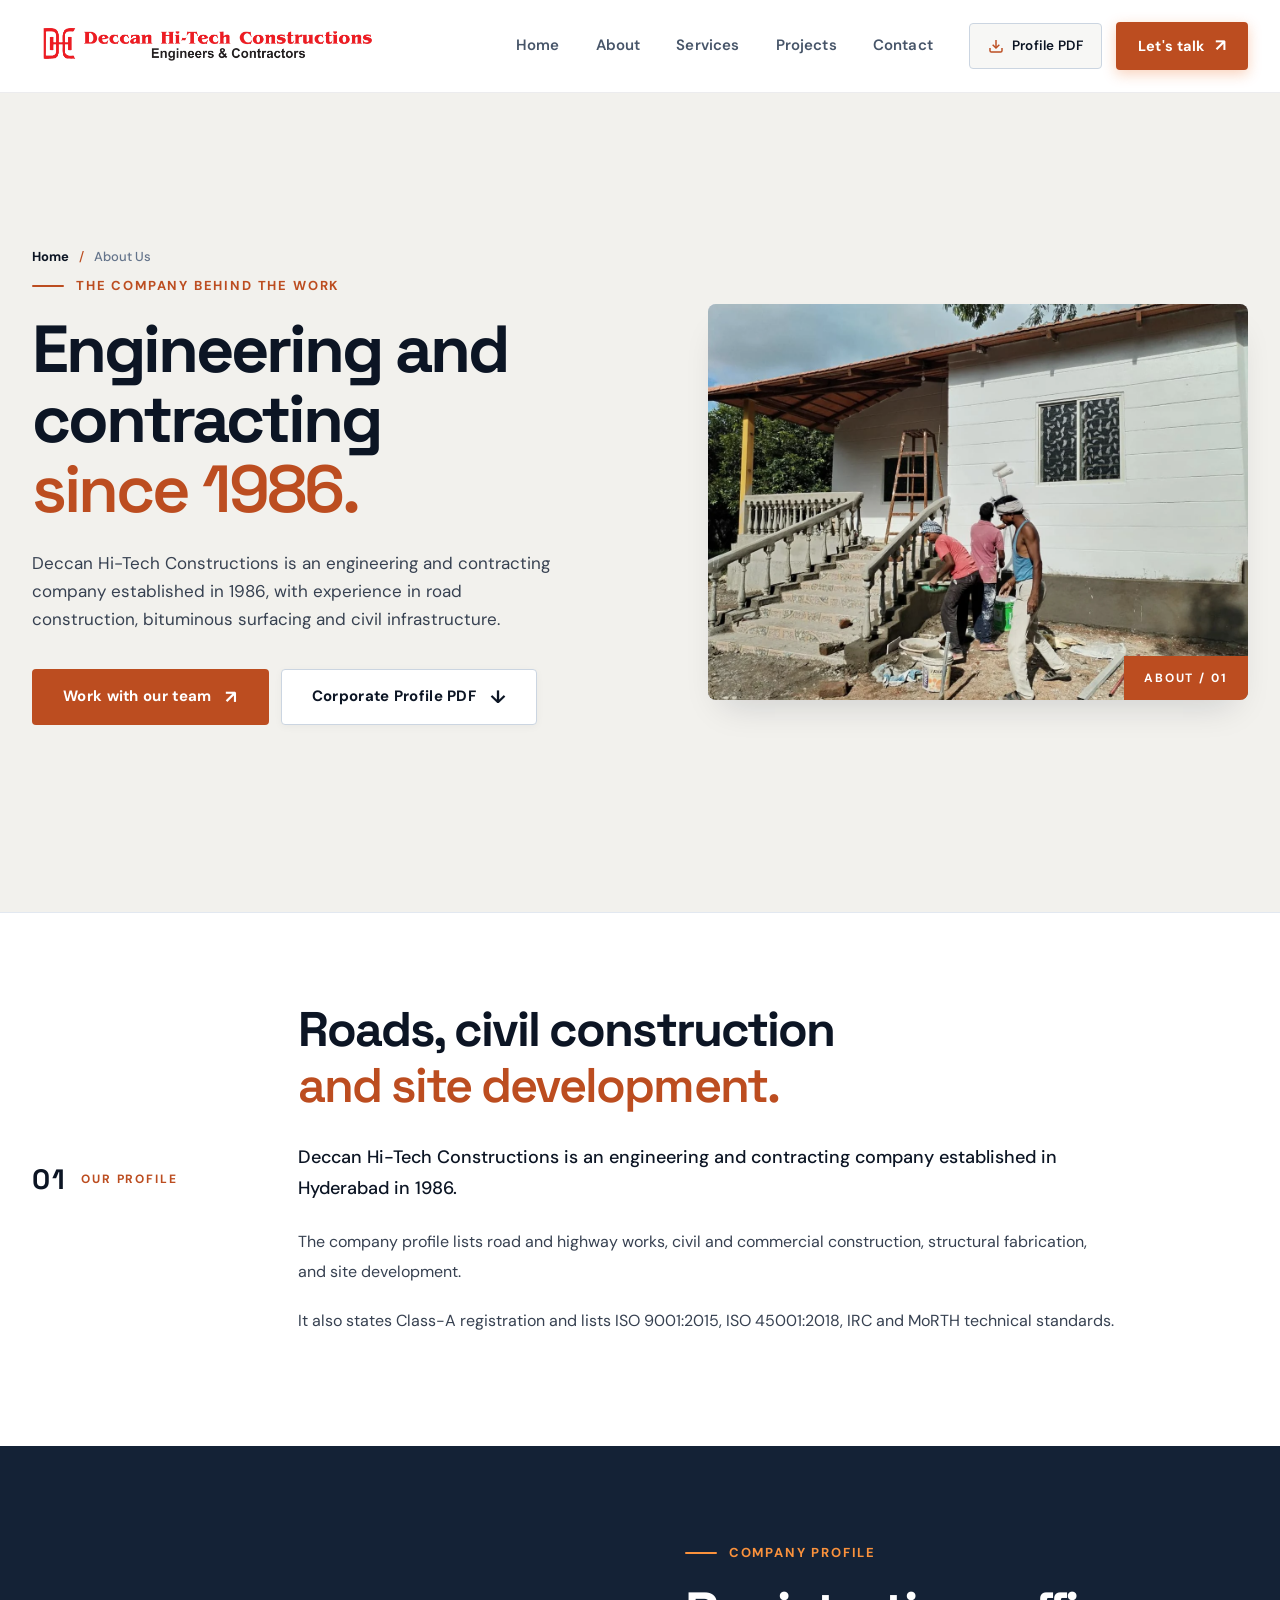
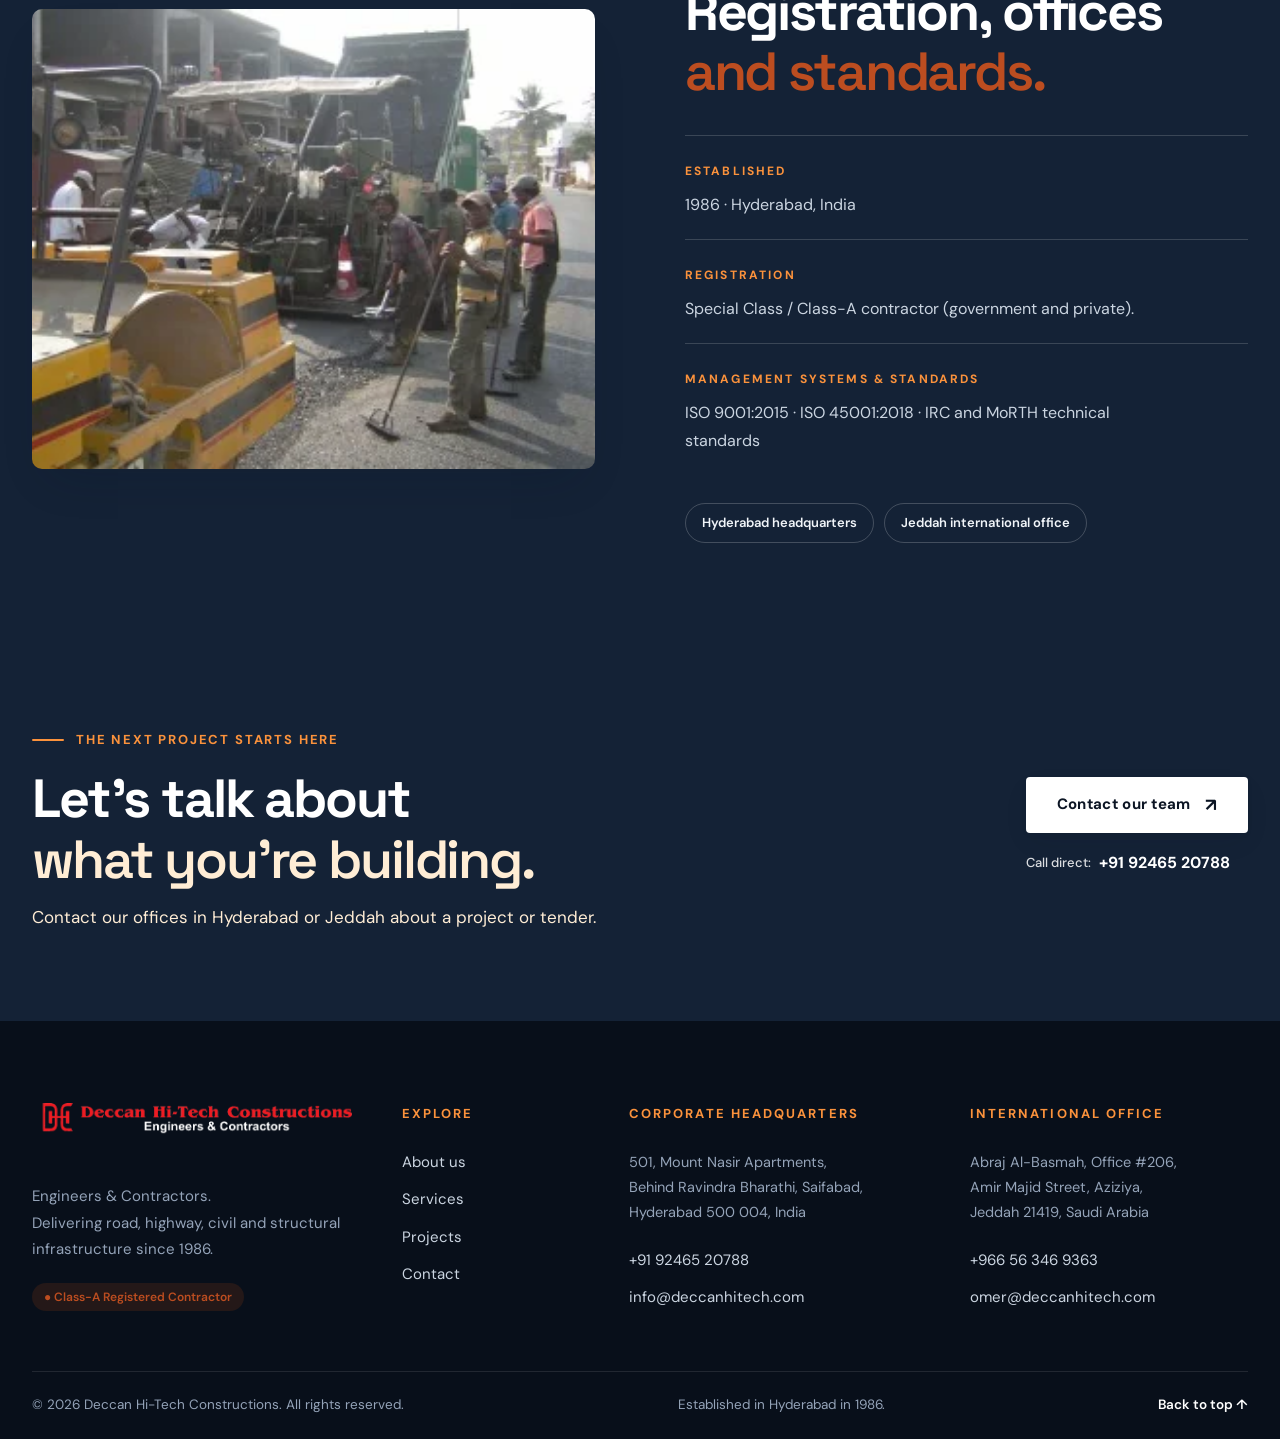
==== about.html @ 13de183f "Initial commit: Deccan Hi-Tech Constructions website with modern architecture, PDF corporate brandin" ====
<!doctype html>
<html lang="en">
<head>
  <meta charset="utf-8">
  <meta name="viewport" content="width=device-width, initial-scale=1">
  <meta name="theme-color" content="#0c1524">
  <meta name="description" content="Learn about Deccan Hi-Tech Constructions, engineers and contractors working in roads, highways, civil and structural construction since 1986.">
  <title>About Us | Deccan Hi-Tech Constructions</title>
  <link rel="preconnect" href="https://fonts.googleapis.com">
  <link rel="preconnect" href="https://fonts.gstatic.com" crossorigin>
  <link href="https://fonts.googleapis.com/css2?family=DM+Sans:ital,wght@0,400;0,500;0,600;0,700;1,400&family=Space+Grotesk:wght@500;600;700&display=swap" rel="stylesheet">
  <link rel="stylesheet" href="assets/css/style.css">
  <script defer src="assets/js/site.js"></script>
</head>
<body id="top">
  <!-- Primary Header (Clean & Modern - No dark topline) -->
  <header class="site-header">
    <div class="wrap nav-wrap">
      <a class="brand" href="index.html" aria-label="Deccan Hi-Tech Constructions home">
        <img class="brand-logo-img" src="assets/images/dht-brand-horizontal@2x.png" alt="Deccan Hi-Tech Constructions - Engineers & Contractors">
      </a>
      <button class="menu-toggle" aria-expanded="false" aria-controls="primary-nav" aria-label="Open menu">
        <span></span>
        <span></span>
      </button>
      <nav class="primary-nav" id="primary-nav">
        <a href="index.html">Home</a>
        <a href="about.html" class="is-current" aria-current="page">About</a>
        <a href="services.html">Services</a>
        <a href="projects.html">Projects</a>
        <a href="contact.html">Contact</a>
        <div class="nav-cta-group">
          <a class="nav-pdf-btn" href="assets/docs/Deccan-HiTech-Corporate-Profile.pdf" download title="Download Corporate Prequalification Profile">
            <svg viewBox="0 0 24 24" width="16" height="16" fill="none" stroke="currentColor" stroke-width="2.2"><path d="M21 15v4a2 2 0 0 1-2 2H5a2 2 0 0 1-2-2v-4"/><polyline points="7 10 12 15 17 10"/><line x1="12" y1="15" x2="12" y2="3"/></svg>
            <span>Profile PDF</span>
          </a>
          <a class="nav-cta" href="contact.html">Let's talk <span>↗</span></a>
        </div>
      </nav>
    </div>
  </header>

  <main>
    <!-- Page Hero -->
    <section class="page-hero">
      <div class="wrap page-hero-grid">
        <div class="reveal">
          <div class="breadcrumb">
            <a href="index.html">Home</a>
            <span>/</span>
            <span>About Us</span>
          </div>
          <p class="eyebrow"><span class="eyebrow-line"></span> The company behind the work</p>
          <h1>Engineering and contracting<br><em>since 1986.</em></h1>
          <p class="page-lede">Deccan Hi-Tech Constructions is an engineering and contracting company established in 1986, with experience in road construction, bituminous surfacing and civil infrastructure.</p>
          <div class="hero-actions">
            <a class="button button-primary" href="contact.html">Work with our team <span>↗</span></a>
            <a class="button button-ghost" href="assets/docs/Deccan-HiTech-Corporate-Profile.pdf" download>Corporate Profile PDF <span>↓</span></a>
          </div>
        </div>
        <div class="page-hero-image reveal">
          <img src="assets/images/construction-house.webp" alt="Workers carrying out building finishing work">
          <span class="image-index">ABOUT / 01</span>
        </div>
      </div>
    </section>

    <!-- Profile Intro Section -->
    <section class="section about-intro">
      <div class="wrap about-intro-grid">
        <div class="about-side-label reveal">
          <span>01</span>
          <span>OUR PROFILE</span>
        </div>
        <div class="about-main-copy reveal">
          <h2>Roads, civil construction<br><em>and site development.</em></h2>
          <p class="big-copy">Deccan Hi-Tech Constructions is an engineering and contracting company established in Hyderabad in 1986.</p>
          <p>The company profile lists road and highway works, civil and commercial construction, structural fabrication, and site development.</p>
          <p>It also states Class-A registration and lists ISO 9001:2015, ISO 45001:2018, IRC and MoRTH technical standards.</p>
        </div>
      </div>
    </section>

    <!-- Company profile facts -->
    <section class="section vision-section">
      <div class="wrap vision-grid">
        <div class="vision-image reveal">
          <img src="assets/images/road-work-team.webp" alt="Road surfacing crew working at a construction site">
        </div>
        <div class="vision-copy reveal">
          <p class="eyebrow eyebrow-light"><span class="eyebrow-line"></span> Company profile</p>
          <h2>Registration, offices<br><em>and standards.</em></h2>
          <div class="vision-statement">
            <small>ESTABLISHED</small>
            <p>1986 · Hyderabad, India</p>
          </div>
          <div class="vision-statement">
            <small>REGISTRATION</small>
            <p>Special Class / Class-A contractor (government and private).</p>
          </div>
          <div class="vision-statement">
            <small>MANAGEMENT SYSTEMS &amp; STANDARDS</small>
            <p>ISO 9001:2015 · ISO 45001:2018 · IRC and MoRTH technical standards</p>
          </div>
          <div class="value-tags">
            <span>Hyderabad headquarters</span>
            <span>Jeddah international office</span>
          </div>
        </div>
      </div>
    </section>

    <!-- CTA Section -->
    <section class="cta-section">
      <div class="wrap cta-inner">
        <div>
          <p class="eyebrow eyebrow-light"><span class="eyebrow-line"></span> The next project starts here</p>
          <h2>Let's talk about<br><em>what you're building.</em></h2>
          <p class="cta-sub">Contact our offices in Hyderabad or Jeddah about a project or tender.</p>
        </div>
        <div class="cta-actions">
          <a class="button button-light" href="contact.html">Contact our team <span>↗</span></a>
          <a class="cta-phone-link" href="tel:+919246520788"><span>Call direct:</span> +91 92465 20788</a>
        </div>
        <div class="cta-grid-mark"></div>
      </div>
    </section>
  </main>

  <!-- Site Footer -->
  <footer class="site-footer">
    <div class="wrap footer-main">
      <div class="footer-brand">
        <a class="brand" href="index.html">
          <img class="footer-logo-img" src="assets/images/dht-brand-horizontal-dark.png" alt="Deccan Hi-Tech Constructions">
        </a>
        <p>Engineers &amp; Contractors.<br>Delivering road, highway, civil and structural infrastructure since 1986.</p>
        <div class="footer-badge">
          <span>● Class-A Registered Contractor</span>
        </div>
      </div>
      <div class="footer-col">
        <h3>Explore</h3>
        <a href="about.html">About us</a>
        <a href="services.html">Services</a>
        <a href="projects.html">Projects</a>
        <a href="contact.html">Contact</a>
      </div>
      <div class="footer-col footer-contact">
        <h3>Corporate Headquarters</h3>
        <p>501, Mount Nasir Apartments,<br>Behind Ravindra Bharathi, Saifabad,<br>Hyderabad 500 004, India</p>
        <a href="tel:+919246520788">+91 92465 20788</a>
        <a href="mailto:info@deccanhitech.com">info@deccanhitech.com</a>
      </div>
      <div class="footer-col footer-contact">
        <h3>International Office</h3>
        <p>Abraj Al-Basmah, Office #206,<br>Amir Majid Street, Aziziya,<br>Jeddah 21419, Saudi Arabia</p>
        <a href="tel:+966563469363">+966 56 346 9363</a>
        <a href="mailto:omer@deccanhitech.com">omer@deccanhitech.com</a>
      </div>
    </div>
    <div class="wrap footer-bottom">
      <span>© <span data-year>2026</span> Deccan Hi-Tech Constructions. All rights reserved.</span>
      <span>Established in Hyderabad in 1986.</span>
      <a href="#top" class="back-top">Back to top ↑</a>
    </div>
  </footer>
</body>
</html>
---- assets/css/style.css ----
/* ==========================================================================
   DECCAN HI-TECH CONSTRUCTIONS - MODERN ARCHITECTURAL STYLESHEET
   Engineers & Contractors · Established 1986
   ========================================================================== */

:root {
  /* Core Industrial Palette */
  --ink: #0c1524;            /* Dominant deep industrial navy */
  --ink-2: #142236;          /* Secondary dark navy */
  --ink-3: #1c2d45;          /* Elevated navy card background */
  --slate: #374151;          /* High-contrast readable body slate */
  --slate-light: #4b5563;    /* Secondary paragraph text */
  --muted: #64748b;          /* Crisp metadata / caption color */
  --muted-light: #94a3b8;    /* Muted text on dark surfaces */
  --paper: #f8fafc;          /* Modern clean backdrop (light architectural gray) */
  --paper-warm: #f4f3ef;     /* Subtle warm backdrop for alternating sections */
  --white: #ffffff;          /* Pure crisp white for cards */
  --line: #e2e8f0;          /* Clean architectural border line */
  --line-strong: #cbd5e1;   /* Defined structural borders */
  --line-dark: rgba(255, 255, 255, 0.12); /* Dividers on dark backgrounds */
  
  /* Brand Energy Accents */
  --orange: #e8590c;         /* Dynamic engineering safety terracotta */
  --orange-hover: #d9480f;   /* Deeper orange on hover */
  --orange-light: #fff3ed;   /* Light orange tint for tags/badges */
  --orange-border: #fed7aa;  /* Subtle orange border */
  --orange-glow: rgba(232, 89, 12, 0.28);
  --blue: #2563eb;           /* Technical accent blue */
  --green: #10b981;          /* Live status indicator */

  /* Typography */
  --display: 'Space Grotesk', -apple-system, BlinkMacSystemFont, 'Segoe UI', Roboto, sans-serif;
  --body: 'DM Sans', -apple-system, BlinkMacSystemFont, 'Segoe UI', Roboto, sans-serif;
  --serif: Georgia, 'Times New Roman', serif;

  /* Layout Sizing - Generous, expansive full-screen container */
  --max: 1680px;
  --radius-sm: 6px;
  --radius-md: 10px;
  --radius-lg: 16px;
  --radius-xl: 24px;
  --radius-full: 9999px;

  /* Shadows */
  --shadow-sm: 0 2px 8px rgba(12, 21, 36, 0.04);
  --shadow-md: 0 10px 28px -4px rgba(12, 21, 36, 0.08), 0 2px 6px rgba(12, 21, 36, 0.03);
  --shadow-lg: 0 24px 50px -10px rgba(12, 21, 36, 0.12), 0 6px 18px rgba(12, 21, 36, 0.04);
  --shadow-xl: 0 32px 70px -15px rgba(12, 21, 36, 0.22);
  --shadow-orange: 0 12px 28px -6px rgba(232, 89, 12, 0.38);

  /* Transitions */
  --tr-fast: 0.18s cubic-bezier(0.16, 1, 0.3, 1);
  --tr-normal: 0.28s cubic-bezier(0.16, 1, 0.3, 1);
  --tr-slow: 0.5s cubic-bezier(0.16, 1, 0.3, 1);
}

/* Base Reset & Global Styles */
*, *::before, *::after {
  box-sizing: border-box;
}

html {
  scroll-behavior: smooth;
  scroll-padding-top: 96px;
  -webkit-text-size-adjust: 100%;
}

body {
  margin: 0;
  background-color: var(--paper);
  color: var(--slate);
  font-family: var(--body);
  font-size: 16px;
  line-height: 1.7;
  -webkit-font-smoothing: antialiased;
  -moz-osx-font-smoothing: grayscale;
  overflow-x: hidden;
}

body.menu-open {
  overflow: hidden;
}

img {
  display: block;
  width: 100%;
  height: 100%;
  object-fit: cover;
}

a {
  color: inherit;
  text-decoration: none;
}

button, input, textarea, select {
  font: inherit;
  color: inherit;
}

button {
  cursor: pointer;
  background: none;
  border: none;
}

::selection {
  background: var(--orange);
  color: #ffffff;
}

:focus-visible {
  outline: 2px solid var(--orange);
  outline-offset: 4px;
}

/* Fluid Layout Wrapper */
.wrap {
  width: min(var(--max), calc(100% - clamp(32px, 5vw, 96px)));
  margin-inline: auto;
}

/* ==========================================================================
   PRIMARY HEADER & NAVIGATION (CLEAN & MODERN)
   ========================================================================== */
.site-header {
  position: sticky;
  top: 0;
  z-index: 60;
  background: rgba(255, 255, 255, 0.95);
  backdrop-filter: blur(20px);
  -webkit-backdrop-filter: blur(20px);
  border-bottom: 1px solid rgba(15, 23, 42, 0.08);
  box-shadow: 0 2px 12px rgba(12, 21, 36, 0.03);
  transition: background var(--tr-normal), box-shadow var(--tr-normal);
}

.nav-wrap {
  height: 92px;
  display: flex;
  align-items: center;
  justify-content: space-between;
  gap: 36px;
}

/* Brand Identity */
.brand {
  display: inline-flex;
  align-items: center;
  gap: 14px;
  flex-shrink: 0;
  text-decoration: none;
}

.brand-logo-img {
  height: clamp(42px, 3.4vw, 54px);
  width: auto;
  max-width: 340px;
  display: block;
  object-fit: contain;
  transition: transform var(--tr-fast);
}

.brand:hover .brand-logo-img {
  transform: scale(1.02);
}

.footer-logo-img {
  height: clamp(44px, 3.4vw, 54px);
  width: auto;
  max-width: 320px;
  display: block;
  object-fit: contain;
  margin-bottom: 20px;
}

.brand-mark {
  width: 48px;
  height: 48px;
  border: 2px solid var(--orange);
  background: #ffffff;
  display: flex;
  align-items: center;
  justify-content: center;
  font: 700 16px var(--display);
  letter-spacing: -0.06em;
  color: var(--ink);
  position: relative;
  border-radius: var(--radius-sm);
  box-shadow: var(--shadow-sm);
  transition: transform var(--tr-normal), box-shadow var(--tr-normal);
}

.brand:hover .brand-mark {
  transform: translateY(-2px);
  box-shadow: 0 6px 16px rgba(232, 89, 12, 0.25);
}

.brand-mark span {
  color: var(--orange);
}

.brand-text {
  display: flex;
  flex-direction: column;
  line-height: 1.15;
}

.brand-text strong {
  font: 700 16px var(--display);
  letter-spacing: 0.08em;
  color: var(--ink);
}

.brand-text small {
  margin-top: 3px;
  font-size: 11px;
  font-weight: 600;
  letter-spacing: 0.22em;
  color: var(--muted);
}

/* Primary Navigation Links */
.primary-nav {
  display: flex;
  align-items: center;
  gap: 36px;
  font-size: 15px;
  font-weight: 600;
}

.primary-nav > a:not(.nav-cta):not(.nav-pdf-btn) {
  position: relative;
  padding: 10px 0;
  color: #475569;
  letter-spacing: 0.01em;
  transition: color var(--tr-fast);
}

.primary-nav > a:not(.nav-cta):not(.nav-pdf-btn)::after {
  content: '';
  position: absolute;
  left: 0;
  bottom: 0;
  width: 0;
  height: 2.5px;
  background: var(--orange);
  border-radius: 2px;
  transition: width var(--tr-normal);
}

.primary-nav > a:hover,
.primary-nav > a.is-current {
  color: var(--ink);
}

.primary-nav > a:hover::after,
.primary-nav > a.is-current::after {
  width: 100%;
}

.nav-cta-group {
  display: flex;
  align-items: center;
  gap: 14px;
}

.nav-pdf-btn {
  background: var(--paper);
  color: var(--ink);
  border: 1px solid var(--line-strong);
  padding: 11px 18px;
  display: inline-flex;
  gap: 8px;
  align-items: center;
  justify-content: center;
  border-radius: var(--radius-sm);
  font-weight: 600;
  font-size: 13.5px;
  letter-spacing: 0.02em;
  transition: all var(--tr-fast);
}

.nav-pdf-btn svg {
  color: var(--orange);
}

.nav-pdf-btn:hover {
  background: var(--ink);
  color: #ffffff;
  border-color: var(--ink);
  transform: translateY(-2px);
}

.nav-pdf-btn:hover svg {
  color: #ffffff;
}

.nav-cta {
  background: var(--orange);
  color: #ffffff;
  padding: 12px 22px;
  display: inline-flex;
  gap: 10px;
  align-items: center;
  justify-content: center;
  border-radius: var(--radius-sm);
  font-weight: 700;
  font-size: 14.5px;
  letter-spacing: 0.02em;
  box-shadow: 0 4px 14px rgba(232, 89, 12, 0.28);
  transition: background var(--tr-fast), transform var(--tr-fast), box-shadow var(--tr-fast);
}

.nav-cta:hover {
  background: var(--orange-hover);
  transform: translateY(-2px);
  box-shadow: 0 8px 22px rgba(232, 89, 12, 0.38);
}

.nav-cta span {
  font-size: 17px;
  line-height: 1;
  transition: transform var(--tr-fast);
}

.nav-cta:hover span {
  transform: translate(2px, -2px);
}

/* Mobile Menu Toggle */
.menu-toggle {
  display: none;
  width: 48px;
  height: 48px;
  border: 1px solid var(--line-strong);
  border-radius: var(--radius-sm);
  background: #ffffff;
  align-items: center;
  justify-content: center;
  flex-direction: column;
  gap: 6px;
  padding: 0;
}

.menu-toggle span {
  width: 22px;
  height: 2px;
  background: var(--ink);
  border-radius: 2px;
  transition: transform var(--tr-normal), opacity var(--tr-fast);
}

/* ==========================================================================
   BUTTONS & TYPOGRAPHIC PRIMITIVES
   ========================================================================= */
.button {
  display: inline-flex;
  align-items: center;
  justify-content: center;
  gap: 14px;
  min-height: 56px;
  padding: 0 30px;
  font-size: 15px;
  font-weight: 700;
  letter-spacing: 0.02em;
  border-radius: var(--radius-sm);
  border: 1px solid transparent;
  transition: all var(--tr-fast);
  text-align: center;
}

.button span {
  font-size: 18px;
  line-height: 1;
  transition: transform var(--tr-fast);
}

.button:hover span {
  transform: translate(3px, -3px);
}

.button-primary {
  background: var(--orange);
  color: #ffffff;
  box-shadow: var(--shadow-orange);
}

.button-primary:hover {
  background: var(--orange-hover);
  transform: translateY(-2px);
  box-shadow: 0 16px 36px -6px rgba(232, 89, 12, 0.45);
}

.button-ghost {
  background: #ffffff;
  color: var(--ink);
  border: 1px solid var(--line-strong);
  box-shadow: var(--shadow-sm);
}

.button-ghost:hover {
  background: var(--ink);
  color: #ffffff;
  border-color: var(--ink);
  transform: translateY(-2px);
}

.button-light {
  background: #ffffff;
  color: var(--ink);
  box-shadow: var(--shadow-md);
}

.button-light:hover {
  background: var(--ink);
  color: #ffffff;
  transform: translateY(-2px);
}

.button-outline-light {
  background: transparent;
  color: #ffffff;
  border: 1.5px solid rgba(255, 255, 255, 0.4);
}

.button-outline-light:hover {
  background: #ffffff;
  color: var(--ink);
  border-color: #ffffff;
  transform: translateY(-2px);
}

.text-link, .arrow-link {
  font-size: 15px;
  font-weight: 700;
  display: inline-flex;
  gap: 10px;
  align-items: center;
  color: var(--ink);
  transition: color var(--tr-fast);
}

.text-link span, .arrow-link span {
  color: var(--orange);
  font-size: 18px;
  transition: transform var(--tr-fast);
}

.text-link:hover, .arrow-link:hover {
  color: var(--orange);
}

.text-link:hover span, .arrow-link:hover span {
  transform: translate(4px, -2px);
}

.eyebrow {
  display: inline-flex;
  align-items: center;
  gap: 12px;
  color: var(--orange);
  font-size: 13px;
  font-weight: 700;
  letter-spacing: 0.14em;
  text-transform: uppercase;
  margin: 0 0 18px;
}

.eyebrow-line {
  display: inline-block;
  width: 32px;
  height: 2px;
  background: currentColor;
  border-radius: 2px;
}

.eyebrow-light {
  color: #fb923c;
}

/* Badges */
.hero-badge-pill {
  display: inline-flex;
  align-items: center;
  gap: 10px;
  background: #ffffff;
  border: 1px solid var(--line);
  padding: 8px 18px;
  border-radius: var(--radius-full);
  font-size: 13.5px;
  font-weight: 600;
  color: var(--ink);
  box-shadow: var(--shadow-sm);
  margin-bottom: 24px;
}

.status-dot {
  width: 8px;
  height: 8px;
  display: inline-block;
  flex: 0 0 auto;
  border-radius: 50%;
  background: var(--green);
  box-shadow: 0 0 0 4px rgba(16, 185, 129, 0.22);
  animation: pulseDot 2.4s infinite ease-in-out;
}

@keyframes pulseDot {
  0%, 100% {
    transform: scale(1);
    box-shadow: 0 0 0 4px rgba(16, 185, 129, 0.22);
  }
  50% {
    transform: scale(1.15);
    box-shadow: 0 0 0 8px rgba(16, 185, 129, 0.12);
  }
}

/* ==========================================================================
   HERO SECTION (EXPANSIVE & FULL SCREEN PRESENCE)
   ========================================================================== */
.hero {
  position: relative;
  overflow: hidden;
  background: linear-gradient(180deg, #ffffff 0%, #f1f5f9 100%);
  padding: clamp(60px, 7vw, 110px) 0 clamp(70px, 8vw, 120px);
}

.hero::before {
  content: 'DHT';
  position: absolute;
  top: -80px;
  right: 5%;
  font: 800 clamp(180px, 26vw, 380px)/0.8 var(--display);
  letter-spacing: -0.08em;
  color: rgba(15, 23, 42, 0.025);
  pointer-events: none;
  z-index: 0;
}

.hero-grid {
  display: grid;
  grid-template-columns: 1fr 1fr;
  align-items: center;
  gap: clamp(40px, 5vw, 80px);
  position: relative;
  z-index: 1;
}

.hero-copy {
  max-width: 780px;
}

.hero h1, .page-hero h1 {
  font: 700 clamp(48px, 5.2vw, 84px)/1.06 var(--display);
  letter-spacing: -0.05em;
  margin: 0 0 24px;
  color: var(--ink);
}

h1 em, h2 em {
  font-family: var(--serif);
  font-style: italic;
  font-weight: 400;
  letter-spacing: -0.03em;
  color: var(--orange);
}

.hero-lede, .page-lede {
  font-size: clamp(17px, 1.25vw, 21px);
  line-height: 1.75;
  color: var(--slate);
  max-width: 680px;
  margin: 0 0 36px;
}

.hero-actions {
  display: flex;
  align-items: center;
  gap: 18px;
  flex-wrap: wrap;
  margin-bottom: 48px;
}

/* Hero Stats Row with Smooth Animated Counters */
.hero-stats-row {
  display: flex;
  align-items: center;
  gap: clamp(20px, 3vw, 40px);
  padding-top: 32px;
  border-top: 1px solid var(--line-strong);
}

.hero-stat-item {
  display: flex;
  flex-direction: column;
}

.hero-stat-item strong {
  font: 700 clamp(28px, 2.6vw, 38px)/1.1 var(--display);
  color: var(--ink);
  letter-spacing: -0.03em;
  font-variant-numeric: tabular-nums;
}

.hero-stat-item span {
  font-size: 13.5px;
  font-weight: 500;
  color: var(--muted);
  margin-top: 4px;
}

.hero-stat-sep {
  width: 1px;
  height: 44px;
  background: var(--line-strong);
}

/* Hero Visual Showcase */
.hero-visual {
  position: relative;
  min-height: clamp(500px, 58vh, 660px);
  display: flex;
  align-items: center;
  justify-content: flex-end;
}

.hero-image-main {
  width: 100%;
  height: clamp(500px, 58vh, 660px);
  border-radius: var(--radius-lg);
  overflow: hidden;
  position: relative;
  box-shadow: var(--shadow-xl);
  border: 1px solid rgba(15, 23, 42, 0.08);
  background: #cbd5e1;
}

.hero-image-main img {
  transition: transform var(--tr-slow);
}

.hero-visual:hover .hero-image-main img {
  transform: scale(1.035);
}

.hero-image-overlay {
  position: absolute;
  inset: 0;
  background: linear-gradient(180deg, rgba(12, 21, 36, 0.04) 0%, rgba(12, 21, 36, 0.35) 100%);
  pointer-events: none;
}

/* Modern Heritage Stamp */
.hero-stamp {
  position: absolute;
  top: -16px;
  right: -10px;
  width: 140px;
  height: 140px;
  background: var(--orange);
  color: #ffffff;
  border-radius: 50%;
  display: flex;
  align-items: center;
  justify-content: center;
  flex-direction: column;
  box-shadow: var(--shadow-orange);
  border: 4px solid #ffffff;
  z-index: 4;
  text-align: center;
  padding: 10px;
  transform: rotate(6deg);
  transition: transform var(--tr-normal);
}

.hero-stamp:hover {
  transform: rotate(0deg) scale(1.05);
}

.stamp-top {
  font-size: 9px;
  font-weight: 700;
  letter-spacing: 0.12em;
  text-transform: uppercase;
  margin-bottom: 2px;
}

.hero-stamp strong {
  font: 700 36px/1 var(--display);
  letter-spacing: -0.05em;
}

.stamp-bottom {
  font-size: 8px;
  font-weight: 600;
  letter-spacing: 0.1em;
  text-transform: uppercase;
  margin-top: 2px;
  opacity: 0.92;
}

/* Modern Floating Active Site Card */
.hero-floating-card {
  position: absolute;
  bottom: 24px;
  left: 0;
  z-index: 5;
  background: #ffffff;
  border-radius: var(--radius-md);
  padding: 16px 20px 16px 16px;
  box-shadow: var(--shadow-xl);
  border: 1px solid var(--line);
  display: flex;
  align-items: center;
  gap: 16px;
  max-width: 380px;
  transition: transform var(--tr-normal), box-shadow var(--tr-normal);
}

.hero-floating-card:hover {
  transform: translateY(-4px);
  box-shadow: 0 28px 60px -10px rgba(12, 21, 36, 0.25);
}

.floating-card-thumb {
  width: 80px;
  height: 80px;
  border-radius: var(--radius-sm);
  overflow: hidden;
  flex-shrink: 0;
  background: #e2e8f0;
}

.floating-card-body {
  display: flex;
  flex-direction: column;
  gap: 3px;
}

.floating-card-status {
  display: inline-flex;
  align-items: center;
  gap: 7px;
  font-size: 11px;
  font-weight: 700;
  letter-spacing: 0.08em;
  text-transform: uppercase;
  color: var(--orange);
}

.floating-card-body strong {
  font: 700 15px/1.3 var(--display);
  color: var(--ink);
}

.floating-card-body small {
  font-size: 12px;
  color: var(--muted);
}

.hero-coordinate-badge {
  position: absolute;
  right: 16px;
  bottom: 12px;
  font-size: 11px;
  font-weight: 600;
  letter-spacing: 0.14em;
  color: #ffffff;
  background: rgba(12, 21, 36, 0.75);
  backdrop-filter: blur(6px);
  padding: 5px 12px;
  border-radius: var(--radius-sm);
  z-index: 3;
}

.hero-bottom-line {
  position: absolute;
  bottom: 0;
  left: 0;
  width: 100%;
  height: 1px;
  background: var(--line);
}

/* ==========================================================================
   TRUST & CREDIBILITY STRIP
   ========================================================================== */
.trust-strip {
  background: #ffffff;
  border-bottom: 1px solid var(--line);
  padding: 34px 0;
  box-shadow: var(--shadow-sm);
  position: relative;
  z-index: 2;
}

.trust-grid {
  display: grid;
  grid-template-columns: 1.1fr 1fr 1fr 1fr;
  align-items: center;
  gap: clamp(16px, 2.5vw, 36px);
}

.trust-intro {
  padding-right: 20px;
}

.trust-kicker {
  display: block;
  font-size: 11px;
  font-weight: 700;
  letter-spacing: 0.16em;
  color: var(--orange);
  margin-bottom: 6px;
}

.trust-intro strong {
  font: 700 clamp(19px, 1.5vw, 24px)/1.25 var(--display);
  color: var(--ink);
  letter-spacing: -0.03em;
}

.trust-item {
  display: flex;
  align-items: flex-start;
  gap: 16px;
  padding: 8px 0 8px 24px;
  border-left: 1px solid var(--line);
}

.trust-icon {
  font: 700 22px/1 var(--display);
  color: var(--orange);
  flex-shrink: 0;
}

.trust-item strong {
  display: block;
  font: 700 16px/1.3 var(--display);
  color: var(--ink);
  margin-bottom: 4px;
}

.trust-item small {
  display: block;
  font-size: 13.5px;
  color: var(--muted);
  line-height: 1.45;
}

/* ==========================================================================
   ACCREDITATION & STANDARDS COMPLIANCE STRIP (ITEM 2)
   ========================================================================== */
.accreditation-bar {
  background: #ffffff;
  border-bottom: 1px solid var(--line);
  padding: 22px 0;
}

.accreditation-inner {
  display: flex;
  align-items: center;
  justify-content: space-between;
  gap: 24px;
  flex-wrap: wrap;
}

.accreditation-kicker {
  font-size: 11px;
  font-weight: 700;
  letter-spacing: 0.14em;
  color: var(--muted);
  text-transform: uppercase;
}

.accreditation-items {
  display: flex;
  align-items: center;
  gap: clamp(12px, 2vw, 24px);
  flex-wrap: wrap;
}

.accreditation-pill {
  display: inline-flex;
  align-items: center;
  gap: 10px;
  background: var(--paper);
  border: 1px solid var(--line);
  padding: 8px 16px;
  border-radius: var(--radius-sm);
  transition: transform var(--tr-fast), border-color var(--tr-fast);
}

.accreditation-pill:hover {
  transform: translateY(-2px);
  border-color: var(--orange-border);
}

.pill-icon {
  font-size: 18px;
  line-height: 1;
}

.accreditation-pill strong {
  font: 700 13.5px var(--display);
  color: var(--ink);
  display: block;
}

.accreditation-pill small {
  font-size: 11px;
  color: var(--muted);
  display: block;
}

.accreditation-pdf-link {
  display: inline-flex;
  align-items: center;
  gap: 8px;
  font-size: 13px;
  font-weight: 700;
  color: var(--orange);
  padding: 8px 14px;
  border: 1px dashed var(--orange);
  border-radius: var(--radius-sm);
  transition: all var(--tr-fast);
}

.accreditation-pdf-link:hover {
  background: var(--orange);
  color: #ffffff;
}

/* ==========================================================================
   SECTION COMMON STYLES
   ========================================================================== */
.section {
  padding: clamp(80px, 8vw, 130px) 0;
}

.section-heading {
  display: flex;
  align-items: flex-end;
  justify-content: space-between;
  gap: 60px;
  margin-bottom: clamp(40px, 5vw, 64px);
}

.section-heading h2,
.story-copy h2,
.principles-heading h2,
.cta-inner h2,
.vision-copy h2,
.safety-copy h2,
.gallery-intro h2,
.contact-side h2,
.enquiry-heading h2 {
  font: 700 clamp(36px, 4.2vw, 56px)/1.12 var(--display);
  letter-spacing: -0.04em;
  margin: 0;
  color: var(--ink);
}

.heading-aside {
  max-width: 440px;
  flex-shrink: 0;
}

.heading-aside p {
  font-size: 16px;
  line-height: 1.75;
  color: var(--slate);
  margin: 0 0 20px;
}

/* ==========================================================================
   SERVICES PREVIEW GRID
   ========================================================================== */
.service-grid {
  display: grid;
  grid-template-columns: repeat(4, 1fr);
  gap: clamp(16px, 2vw, 28px);
}

.service-card {
  position: relative;
  background: #ffffff;
  border: 1px solid var(--line);
  border-radius: var(--radius-md);
  padding: 0;
  display: flex;
  flex-direction: column;
  box-shadow: var(--shadow-sm);
  transition: transform var(--tr-normal), box-shadow var(--tr-normal), border-color var(--tr-normal);
  overflow: hidden;
}

.service-card-media {
  height: 180px;
  position: relative;
  overflow: hidden;
  background: #cbd5e1;
}

.service-card-media img {
  width: 100%;
  height: 100%;
  object-fit: cover;
  transition: transform var(--tr-slow);
}

.service-card:hover .service-card-media img {
  transform: scale(1.06);
}

.service-card-tag {
  position: absolute;
  top: 14px;
  left: 14px;
  background: rgba(12, 21, 36, 0.88);
  backdrop-filter: blur(8px);
  color: #ffffff;
  font-size: 11px;
  font-weight: 700;
  letter-spacing: 0.1em;
  padding: 5px 12px;
  border-radius: var(--radius-full);
  text-transform: uppercase;
}

.service-card-content {
  padding: 26px 24px;
  display: flex;
  flex-direction: column;
  flex-grow: 1;
}

.service-card::after {
  content: '';
  position: absolute;
  top: 0;
  left: 0;
  right: 0;
  height: 3px;
  background: var(--orange);
  opacity: 0;
  transition: opacity var(--tr-normal);
}

.service-card:hover {
  transform: translateY(-6px);
  border-color: var(--orange-border);
  box-shadow: var(--shadow-lg);
}

.service-card:hover::after {
  opacity: 1;
}

.service-card-top {
  display: flex;
  align-items: center;
  justify-content: space-between;
  width: 100%;
}

.service-number {
  font-size: 12px;
  color: var(--orange);
  font-weight: 700;
  letter-spacing: 0.12em;
}

.card-arrow {
  color: var(--muted);
  font-size: 20px;
  transition: color var(--tr-fast), transform var(--tr-fast);
}

.service-card:hover .card-arrow {
  color: var(--orange);
  transform: translate(3px, -3px);
}

/* Service Geometric Symbols */
.service-symbol {
  height: 60px;
  width: 60px;
  display: flex;
  align-items: flex-end;
  justify-content: center;
  gap: 6px;
  margin: 28px 0 24px;
  border-bottom: 2px solid var(--orange-border);
  padding: 0 8px 8px;
}

.service-symbol span {
  background: var(--orange);
  width: 10px;
  display: block;
  border-radius: 2px 2px 0 0;
  transition: transform var(--tr-normal);
}

.service-card:hover .service-symbol span {
  transform: translateY(-2px);
}

.symbol-road span:nth-child(1) { height: 22px; }
.symbol-road span:nth-child(2) { height: 42px; }
.symbol-road span:nth-child(3) { height: 30px; }

.symbol-build span:nth-child(1) { height: 32px; }
.symbol-build span:nth-child(2) { height: 48px; }
.symbol-build span:nth-child(3) { height: 24px; }

.symbol-structure span:nth-child(1) { height: 30px; transform: skewY(-20deg); }
.symbol-structure span:nth-child(2) { height: 48px; }
.symbol-structure span:nth-child(3) { height: 30px; transform: skewY(20deg); }

.symbol-site span:nth-child(1) { height: 18px; }
.symbol-site span:nth-child(2) { height: 30px; }
.symbol-site span:nth-child(3) { height: 42px; }

.service-card h3 {
  font: 700 22px/1.3 var(--display);
  letter-spacing: -0.03em;
  margin: 0 0 14px;
  color: var(--ink);
}

.service-card p {
  font-size: 15px;
  line-height: 1.7;
  color: var(--slate);
  margin: 0 0 24px;
  flex-grow: 1;
}

.card-tags {
  display: flex;
  flex-wrap: wrap;
  gap: 8px;
  margin-top: auto;
}

.card-tags span {
  background: var(--paper);
  border: 1px solid var(--line);
  padding: 5px 10px;
  border-radius: var(--radius-sm);
  font-size: 12px;
  font-weight: 600;
  color: var(--slate);
}

/* ==========================================================================
   INTERACTIVE BEFORE & AFTER COMPARISON SLIDER (ITEM 3)
   ========================================================================== */
.transformation-section {
  background: #ffffff;
  border-top: 1px solid var(--line);
  border-bottom: 1px solid var(--line);
}

.before-after-wrapper {
  max-width: 1300px;
  margin: 0 auto;
}

.before-after-container {
  position: relative;
  width: 100%;
  height: clamp(380px, 48vw, 620px);
  border-radius: var(--radius-lg);
  overflow: hidden;
  box-shadow: var(--shadow-xl);
  border: 1px solid var(--line);
  user-select: none;
  touch-action: none;
  cursor: ew-resize;
  background: #cbd5e1;
  --clip-pos: 50%;
}

.before-after-container.is-dragging,
.before-after-container.is-dragging * {
  cursor: ew-resize !important;
  user-select: none !important;
}

.ba-image {
  position: absolute;
  inset: 0;
  width: 100%;
  height: 100%;
  object-fit: cover;
  pointer-events: none;
}

.ba-after {
  z-index: 1;
}

.ba-before {
  z-index: 2;
  clip-path: inset(0 calc(100% - var(--clip-pos, 50%)) 0 0);
  transition: none;
}

.ba-badge {
  position: absolute;
  top: 24px;
  padding: 8px 18px;
  border-radius: var(--radius-full);
  font-size: 12.5px;
  font-weight: 700;
  letter-spacing: 0.08em;
  text-transform: uppercase;
  z-index: 5;
  box-shadow: var(--shadow-md);
  pointer-events: none;
}

.ba-badge-before {
  left: 24px;
  background: rgba(12, 21, 36, 0.88);
  backdrop-filter: blur(8px);
  color: #ffffff;
  border: 1px solid rgba(255, 255, 255, 0.2);
}

.ba-badge-after {
  right: 24px;
  background: var(--orange);
  color: #ffffff;
}

.ba-handle {
  position: absolute;
  top: 0;
  bottom: 0;
  left: var(--clip-pos, 50%);
  transform: translateX(-50%);
  z-index: 10;
  display: flex;
  flex-direction: column;
  align-items: center;
  justify-content: center;
  pointer-events: none;
}

.ba-handle-line {
  width: 3px;
  flex-grow: 1;
  background: #ffffff;
  box-shadow: 0 0 10px rgba(0, 0, 0, 0.45);
}

.ba-handle-btn {
  width: 52px;
  height: 52px;
  border-radius: 50%;
  background: #ffffff;
  border: 3px solid var(--orange);
  box-shadow: 0 6px 20px rgba(0, 0, 0, 0.35);
  display: flex;
  align-items: center;
  justify-content: center;
  gap: 4px;
  color: var(--orange);
  font-size: 14px;
  font-weight: 700;
  pointer-events: auto;
  cursor: grab;
  transition: transform var(--tr-fast), background var(--tr-fast);
}

.before-after-container:active .ba-handle-btn {
  cursor: grabbing;
  transform: scale(1.1);
  background: var(--orange);
  color: #ffffff;
}

.ba-footer-note {
  display: flex;
  align-items: center;
  justify-content: space-between;
  gap: 20px;
  margin-top: 18px;
  font-size: 14px;
  color: var(--muted);
  flex-wrap: wrap;
}

.ba-footer-note strong {
  color: var(--ink);
}

/* ==========================================================================
   STORY BAND (ABOUT OVERVIEW ON HOME)
   ========================================================================== */
.story-band {
  background: var(--ink);
  color: #ffffff;
  overflow: hidden;
  position: relative;
}

.story-band::before {
  content: '';
  position: absolute;
  top: -240px;
  right: -200px;
  width: 700px;
  height: 700px;
  border: 1px solid rgba(255, 255, 255, 0.06);
  border-radius: 50%;
  box-shadow: 0 0 0 60px rgba(255, 255, 255, 0.02), 0 0 0 120px rgba(255, 255, 255, 0.02);
  pointer-events: none;
}

.story-grid {
  display: grid;
  grid-template-columns: 1fr 1fr;
  gap: clamp(40px, 7vw, 90px);
  align-items: center;
  position: relative;
  z-index: 1;
}

.story-visual {
  height: clamp(440px, 50vh, 560px);
  position: relative;
  padding: 0 24px 24px 0;
}

.story-visual > img {
  position: relative;
  z-index: 1;
  border-radius: var(--radius-md);
  box-shadow: var(--shadow-xl);
}

.story-outline {
  position: absolute;
  inset: 24px 0 0 24px;
  border: 2px solid var(--orange);
  border-radius: var(--radius-md);
  z-index: 0;
}

.story-tag {
  position: absolute;
  z-index: 3;
  left: -12px;
  bottom: 12px;
  background: #ffffff;
  color: var(--ink);
  padding: 16px 24px;
  border-radius: var(--radius-sm);
  font-size: 13px;
  letter-spacing: 0.08em;
  text-transform: uppercase;
  font-weight: 700;
  box-shadow: var(--shadow-lg);
  display: inline-flex;
  align-items: center;
}

.tag-dot {
  display: inline-block;
  width: 8px;
  height: 8px;
  background: var(--orange);
  border-radius: 50%;
  margin-right: 12px;
}

.story-copy h2 {
  color: #ffffff;
  margin-bottom: 24px;
}

.story-copy > p:not(.eyebrow) {
  font-size: 16px;
  color: #cbd5e1;
  line-height: 1.8;
  margin: 0 0 18px;
  max-width: 540px;
}

.story-features {
  display: flex;
  flex-direction: column;
  gap: 12px;
  margin: 28px 0 36px;
}

.story-feature-item {
  display: flex;
  align-items: center;
  gap: 14px;
  font-size: 15px;
  font-weight: 600;
  color: #f1f5f9;
}

.check-icon {
  width: 26px;
  height: 26px;
  background: rgba(232, 89, 12, 0.2);
  color: var(--orange);
  border-radius: 50%;
  display: inline-flex;
  align-items: center;
  justify-content: center;
  font-weight: 700;
  font-size: 14px;
  flex-shrink: 0;
}

.story-actions {
  display: flex;
  align-items: center;
  gap: 18px;
  flex-wrap: wrap;
}

/* ==========================================================================
   FEATURED PROJECTS PREVIEW
   ========================================================================== */
.featured-projects {
  display: grid;
  grid-template-columns: 1.25fr 1fr 1fr;
  gap: clamp(16px, 2vw, 28px);
}

.project-feature {
  height: 420px;
  position: relative;
  overflow: hidden;
  border-radius: var(--radius-md);
  box-shadow: var(--shadow-md);
  background: #cbd5e1;
}

.project-feature-large {
  height: 480px;
}

.project-feature img {
  transition: transform var(--tr-slow);
}

.project-feature:hover img {
  transform: scale(1.06);
}

.project-overlay {
  position: absolute;
  inset: 0;
  background: linear-gradient(180deg, rgba(12, 21, 36, 0.08) 0%, rgba(12, 21, 36, 0.4) 50%, rgba(12, 21, 36, 0.94) 100%);
}

.project-meta {
  position: absolute;
  left: 28px;
  right: 28px;
  bottom: 28px;
  color: #ffffff;
  display: grid;
  grid-template-columns: 1fr 48px;
  align-items: end;
  gap: 16px;
  z-index: 2;
}

.project-meta small {
  grid-column: 1 / -1;
  font-size: 12px;
  letter-spacing: 0.16em;
  color: #fdba74;
  font-weight: 700;
  text-transform: uppercase;
}

.project-meta strong {
  font: 700 clamp(20px, 1.8vw, 24px)/1.25 var(--display);
  letter-spacing: -0.02em;
}

.round-arrow {
  width: 46px;
  height: 46px;
  border: 1.5px solid rgba(255, 255, 255, 0.6);
  border-radius: 50%;
  display: flex;
  align-items: center;
  justify-content: center;
  font-size: 18px;
  color: #ffffff;
  transition: all var(--tr-fast);
}

.project-feature:hover .round-arrow {
  background: var(--orange);
  border-color: var(--orange);
  transform: scale(1.08);
}

/* ==========================================================================
   PRINCIPLES & APPROACH SECTION
   ========================================================================== */
.principles {
  background: #ffffff;
  border-top: 1px solid var(--line);
  border-bottom: 1px solid var(--line);
}

.principles-grid {
  display: grid;
  grid-template-columns: 0.85fr 1.15fr;
  gap: clamp(40px, 6vw, 90px);
}

.principles-heading {
  max-width: 480px;
}

.principles-heading h2 {
  margin-bottom: 24px;
}

.principles-heading > p:not(.eyebrow) {
  font-size: 17px;
  line-height: 1.75;
  color: var(--slate);
  margin-bottom: 32px;
}

.principles-metric-box {
  background: var(--paper);
  border: 1px solid var(--line);
  border-left: 4px solid var(--orange);
  padding: 20px 24px;
  border-radius: var(--radius-sm);
  display: flex;
  flex-direction: column;
  gap: 4px;
}

.metric-num {
  font: 700 36px/1 var(--display);
  color: var(--ink);
  font-variant-numeric: tabular-nums;
}

.metric-label {
  font-size: 14px;
  font-weight: 600;
  color: var(--muted);
}

.principle-list {
  border-top: 1px solid var(--line);
}

.principle {
  display: grid;
  grid-template-columns: 48px 1fr 32px;
  gap: 20px;
  align-items: flex-start;
  padding: 28px 0;
  border-bottom: 1px solid var(--line);
  transition: transform var(--tr-fast);
}

.principle > span {
  font: 700 18px var(--display);
  color: var(--orange);
  padding-top: 2px;
}

.principle h3 {
  font: 700 20px/1.3 var(--display);
  letter-spacing: -0.02em;
  margin: 0 0 8px;
  color: var(--ink);
}

.principle p {
  font-size: 15px;
  line-height: 1.7;
  color: var(--slate);
  margin: 0;
}

.principle > b {
  color: var(--orange);
  font-size: 20px;
  font-weight: 400;
  transition: transform var(--tr-fast);
}

.principle:hover > b {
  transform: translate(4px, -4px);
}

/* ==========================================================================
   CALL TO ACTION (CTA) SECTION
   ========================================================================== */
.cta-section {
  padding: clamp(70px, 7vw, 100px) 0;
  background: linear-gradient(135deg, var(--orange) 0%, #c2410c 100%);
  color: #ffffff;
  position: relative;
  overflow: hidden;
}

.cta-inner {
  display: flex;
  align-items: center;
  justify-content: space-between;
  gap: 50px;
  position: relative;
  z-index: 1;
}

.cta-inner h2 {
  color: #ffffff;
  margin-bottom: 14px;
}

.cta-inner h2 em {
  color: #ffedd5;
}

.cta-sub {
  font-size: 17px;
  color: #ffedd5;
  margin: 0;
  max-width: 580px;
  line-height: 1.6;
}

.cta-actions {
  display: flex;
  flex-direction: column;
  align-items: flex-start;
  gap: 16px;
  flex-shrink: 0;
}

.cta-phone-link {
  font-size: 16px;
  font-weight: 700;
  color: #ffffff;
  display: flex;
  align-items: center;
  gap: 8px;
}

.cta-phone-link span {
  font-size: 13px;
  font-weight: 500;
  opacity: 0.85;
}

.cta-phone-link:hover {
  text-decoration: underline;
}

.cta-grid-mark {
  position: absolute;
  right: 15%;
  top: -160px;
  width: 420px;
  height: 420px;
  border: 1px solid rgba(255, 255, 255, 0.2);
  transform: rotate(35deg);
  pointer-events: none;
}

.cta-grid-mark::after,
.cta-grid-mark::before {
  content: '';
  position: absolute;
  inset: 30px;
  border: 1px solid rgba(255, 255, 255, 0.15);
}

.cta-grid-mark::before {
  inset: 60px;
}

/* ==========================================================================
   SITE FOOTER
   ========================================================================== */
.site-footer {
  background: #080f1a;
  color: #ffffff;
  padding: clamp(60px, 6vw, 84px) 0 0;
}

.footer-main {
  display: grid;
  grid-template-columns: 1.2fr 0.7fr 1.15fr 1.1fr;
  gap: clamp(30px, 4vw, 50px);
  padding-bottom: 60px;
}

.brand-light .brand-mark {
  background: var(--ink-2);
  color: #ffffff;
  border-color: var(--orange);
}

.brand-light .brand-text strong {
  color: #ffffff;
}

.brand-light .brand-text small {
  color: #94a3b8;
}

.footer-brand > p {
  margin: 22px 0 20px;
  color: #94a3b8;
  font-size: 15px;
  line-height: 1.75;
  max-width: 320px;
}

.footer-badge span {
  font-size: 12px;
  font-weight: 600;
  color: var(--orange);
  background: rgba(232, 89, 12, 0.12);
  padding: 6px 12px;
  border-radius: var(--radius-full);
}

.footer-col {
  display: flex;
  flex-direction: column;
  align-items: flex-start;
  gap: 12px;
}

.footer-col h3 {
  margin: 6px 0 12px;
  font-size: 13px;
  font-weight: 700;
  letter-spacing: 0.16em;
  text-transform: uppercase;
  color: #fb923c;
}

.footer-col > a {
  font-size: 15px;
  color: #cbd5e1;
  transition: color var(--tr-fast);
}

.footer-col > a:hover {
  color: #ffffff;
}

.footer-contact p {
  font-size: 14.5px;
  color: #94a3b8;
  line-height: 1.75;
  margin: 0 0 10px;
}

.footer-bottom {
  min-height: 68px;
  border-top: 1px solid rgba(255, 255, 255, 0.1);
  display: flex;
  align-items: center;
  justify-content: space-between;
  gap: 24px;
  font-size: 13.5px;
  color: #94a3b8;
  padding: 16px 0;
}

.back-top {
  color: #ffffff;
  font-weight: 600;
  transition: color var(--tr-fast);
}

.back-top:hover {
  color: var(--orange);
}

/* ==========================================================================
   INNER PAGES: COMMON PAGE HERO
   ========================================================================== */
.page-hero {
  padding: clamp(60px, 6vw, 90px) 0 clamp(60px, 6vw, 80px);
  background: linear-gradient(180deg, #ffffff 0%, #eef2f6 100%);
  overflow: hidden;
  border-bottom: 1px solid var(--line);
}

.page-hero-grid {
  display: grid;
  grid-template-columns: 1fr 0.9fr;
  gap: clamp(40px, 6vw, 80px);
  align-items: center;
}

.page-hero-image {
  height: clamp(380px, 44vh, 480px);
  position: relative;
  border-radius: var(--radius-lg);
  overflow: hidden;
  box-shadow: var(--shadow-xl);
  background: #cbd5e1;
}

.page-hero-image img {
  filter: saturate(0.9);
}

.image-index {
  position: absolute;
  right: 0;
  bottom: 0;
  background: var(--orange);
  color: #ffffff;
  padding: 12px 20px;
  font-size: 12px;
  letter-spacing: 0.16em;
  font-weight: 700;
}

.breadcrumb {
  display: flex;
  align-items: center;
  gap: 10px;
  font-size: 13px;
  color: var(--muted);
  font-weight: 500;
}

.breadcrumb a {
  color: var(--ink);
  font-weight: 700;
}

.breadcrumb span:nth-child(2) {
  color: var(--orange);
}

/* ==========================================================================
   ABOUT PAGE SECTIONS
   ========================================================================== */
.about-intro {
  background: #ffffff;
}

.about-intro-grid {
  display: grid;
  grid-template-columns: 0.35fr 1.65fr;
  gap: clamp(30px, 5vw, 70px);
}

.about-side-label {
  display: flex;
  align-items: center;
  gap: 14px;
  font-size: 12px;
  font-weight: 700;
  letter-spacing: 0.16em;
  color: var(--orange);
}

.about-side-label span:first-child {
  color: var(--ink);
  font: 700 28px var(--display);
}

.about-main-copy h2 {
  font: 700 clamp(34px, 3.8vw, 50px)/1.15 var(--display);
  letter-spacing: -0.04em;
  margin: 0 0 28px;
  color: var(--ink);
}

.about-main-copy p {
  max-width: 820px;
  color: var(--slate);
  font-size: 16px;
  line-height: 1.85;
  margin: 0 0 20px;
}

.about-main-copy p.big-copy {
  font-size: clamp(18px, 1.3vw, 22px);
  line-height: 1.7;
  color: var(--ink);
  font-weight: 500;
  margin-bottom: 24px;
}

/* Timeline / Sequence Section */
.timeline-section {
  background: var(--paper);
}

.timeline-grid {
  display: grid;
  grid-template-columns: repeat(4, 1fr);
  gap: clamp(20px, 2.5vw, 36px);
}

.timeline-card {
  background: #ffffff;
  border: 1px solid var(--line);
  border-radius: var(--radius-md);
  padding: 32px 24px;
  box-shadow: var(--shadow-sm);
  transition: transform var(--tr-normal), box-shadow var(--tr-normal);
}

.timeline-card:hover {
  transform: translateY(-4px);
  box-shadow: var(--shadow-md);
}

.timeline-card > span {
  font: 700 32px var(--display);
  color: var(--orange);
}

.timeline-line {
  height: 2px;
  width: 48px;
  background: var(--orange);
  margin: 20px 0;
}

.timeline-card h3 {
  font: 700 20px/1.3 var(--display);
  margin: 0 0 12px;
  color: var(--ink);
}

.timeline-card p {
  font-size: 15px;
  color: var(--slate);
  line-height: 1.75;
  margin: 0;
}

/* Vision & Values Section */
.vision-section {
  background: var(--ink);
  color: #ffffff;
  overflow: hidden;
}

.vision-grid {
  display: grid;
  grid-template-columns: 1fr 1fr;
  gap: clamp(40px, 7vw, 90px);
  align-items: center;
}

.vision-image {
  height: clamp(460px, 50vh, 560px);
  position: relative;
  border-radius: var(--radius-lg);
  overflow: hidden;
  box-shadow: var(--shadow-xl);
}

.vision-image-note {
  position: absolute;
  bottom: 24px;
  left: 24px;
  right: 24px;
  padding: 16px 20px;
  background: rgba(12, 21, 36, 0.88);
  backdrop-filter: blur(8px);
  border-left: 3px solid var(--orange);
  border-radius: 0 var(--radius-sm) var(--radius-sm) 0;
  font-size: 14px;
  color: #ffffff;
  font-weight: 500;
}

.vision-copy h2 {
  color: #ffffff;
  margin-bottom: 32px;
}

.vision-statement {
  border-top: 1px solid rgba(255, 255, 255, 0.16);
  padding: 20px 0;
}

.vision-statement small {
  font-size: 12px;
  color: #fb923c;
  letter-spacing: 0.18em;
  font-weight: 700;
  text-transform: uppercase;
}

.vision-statement p {
  margin: 8px 0 0;
  color: #cbd5e1;
  font-size: 16px;
  line-height: 1.75;
  max-width: 500px;
}

.value-tags {
  display: flex;
  flex-wrap: wrap;
  gap: 10px;
  margin-top: 28px;
}

.value-tags span {
  font-size: 13px;
  font-weight: 600;
  padding: 8px 16px;
  border-radius: var(--radius-full);
  border: 1px solid rgba(255, 255, 255, 0.2);
  color: #f1f5f9;
}

/* Safety Section */
.safety-section {
  background: #ffffff;
}

.safety-grid {
  display: grid;
  grid-template-columns: 0.9fr 1.1fr;
  gap: clamp(40px, 7vw, 90px);
  align-items: center;
}

.safety-copy h2 {
  margin-bottom: 24px;
}

.safety-copy > p:not(.eyebrow) {
  max-width: 500px;
  color: var(--slate);
  font-size: 16px;
  line-height: 1.8;
  margin: 0 0 28px;
}

.safety-items {
  border-top: 1px solid var(--line);
}

.safety-item {
  display: flex;
  gap: 20px;
  padding: 22px 0;
  border-bottom: 1px solid var(--line);
}

.safety-check {
  width: 36px;
  height: 36px;
  display: flex;
  align-items: center;
  justify-content: center;
  background: var(--orange-light);
  color: var(--orange);
  border-radius: 50%;
  font-size: 16px;
  font-weight: 700;
  flex-shrink: 0;
}

.safety-item h3 {
  font: 700 18px var(--display);
  margin: 0 0 6px;
  color: var(--ink);
}

.safety-item p {
  font-size: 14.5px;
  color: var(--slate);
  line-height: 1.6;
  margin: 0;
}

/* ==========================================================================
   SERVICES PAGE: DETAILED BREAKDOWN
   ========================================================================== */
.services-list-section {
  background: #ffffff;
}

.service-detail {
  display: grid;
  grid-template-columns: 80px 1.1fr 0.8fr;
  gap: clamp(24px, 4vw, 50px);
  align-items: center;
  padding: clamp(36px, 4vw, 60px) 0;
  border-top: 1px solid var(--line);
  scroll-margin-top: 110px;
}

.service-detail:last-child {
  border-bottom: 1px solid var(--line);
}

.service-detail-number {
  font: 700 38px/1 var(--display);
  color: var(--orange);
  letter-spacing: -0.05em;
  align-self: flex-start;
  padding-top: 4px;
}

.detail-kicker {
  font-size: 12px;
  letter-spacing: 0.16em;
  font-weight: 700;
  color: var(--orange);
  margin: 0 0 10px;
}

.service-detail-copy h3 {
  font: 700 clamp(24px, 2.2vw, 32px)/1.25 var(--display);
  letter-spacing: -0.03em;
  margin: 0 0 14px;
  color: var(--ink);
}

.service-detail-copy > p:not(.detail-kicker) {
  font-size: 16px;
  color: var(--slate);
  line-height: 1.8;
  max-width: 600px;
  margin: 0 0 22px;
}

.service-tags {
  display: flex;
  flex-wrap: wrap;
  gap: 8px;
}

.service-tags span {
  background: var(--paper);
  border: 1px solid var(--line);
  font-size: 13px;
  font-weight: 600;
  color: var(--slate);
  padding: 6px 14px;
  border-radius: var(--radius-sm);
}

.service-detail-image {
  height: 260px;
  overflow: hidden;
  border-radius: var(--radius-md);
  box-shadow: var(--shadow-md);
  background: #cbd5e1;
}

.service-detail-image img {
  transition: transform var(--tr-slow);
}

.service-detail:hover .service-detail-image img {
  transform: scale(1.05);
}

/* Service Process Band */
.service-process {
  background: var(--ink);
  color: #ffffff;
  padding: clamp(70px, 8vw, 110px) 0;
}

.process-grid {
  display: grid;
  grid-template-columns: 0.85fr 1.15fr;
  gap: clamp(40px, 7vw, 90px);
}

.process-heading h2 {
  color: #ffffff;
  margin: 0 0 24px;
}

.process-heading h2 em {
  color: #fb923c;
}

.process-heading > p:not(.eyebrow) {
  max-width: 440px;
  color: #cbd5e1;
  font-size: 16px;
  line-height: 1.8;
}

.process-steps {
  border-top: 1px solid rgba(255, 255, 255, 0.16);
}

.process-step {
  display: grid;
  grid-template-columns: 48px 1fr;
  gap: 20px;
  padding: 24px 0;
  border-bottom: 1px solid rgba(255, 255, 255, 0.16);
}

.process-step > span {
  font: 700 24px var(--display);
  color: #fb923c;
}

.process-step h3 {
  font: 700 18px var(--display);
  margin: 0 0 6px;
  color: #ffffff;
}

.process-step p {
  margin: 0;
  color: #94a3b8;
  font-size: 14.5px;
  line-height: 1.6;
}

/* ==========================================================================
   PROJECTS GALLERY & LIGHTBOX
   ========================================================================== */
.gallery-section {
  background: #ffffff;
}

.gallery-intro {
  display: flex;
  justify-content: space-between;
  align-items: flex-end;
  gap: 50px;
  margin-bottom: 40px;
}

.gallery-intro > p {
  font-size: 15.5px;
  color: var(--slate);
  max-width: 520px;
  margin: 0;
  line-height: 1.75;
}

.gallery-toolbar {
  display: flex;
  align-items: center;
  justify-content: space-between;
  gap: 24px;
  margin-bottom: 36px;
  border-bottom: 1px solid var(--line);
  padding-bottom: 20px;
}

.filter-group {
  display: flex;
  gap: 8px;
  flex-wrap: wrap;
}

.filter-button {
  border: 1px solid var(--line);
  background: #ffffff;
  color: var(--slate);
  font-size: 13px;
  font-weight: 700;
  padding: 10px 18px;
  border-radius: var(--radius-sm);
  transition: all var(--tr-fast);
}

.filter-button span {
  margin-left: 6px;
  color: var(--muted);
  font-size: 12px;
}

.filter-button:hover {
  border-color: var(--ink);
  color: var(--ink);
}

.filter-button.is-active {
  background: var(--ink);
  border-color: var(--ink);
  color: #ffffff;
}

.filter-button.is-active span {
  color: #fdba74;
}

.gallery-count {
  font-size: 13px;
  color: var(--muted);
  white-space: nowrap;
}

.gallery-count strong {
  color: var(--ink);
  font: 700 16px var(--display);
}

.project-gallery {
  display: grid;
  grid-template-columns: repeat(3, minmax(0, 1fr));
  gap: clamp(20px, 2.5vw, 32px);
}

.gallery-card {
  border: 1px solid var(--line);
  border-radius: var(--radius-md);
  background: #ffffff;
  box-shadow: var(--shadow-sm);
  overflow: hidden;
  display: flex;
  flex-direction: column;
  transition: transform var(--tr-normal), box-shadow var(--tr-normal), border-color var(--tr-normal);
  animation: cardIn 0.3s both;
}

.gallery-card[hidden] {
  display: none;
}

.gallery-card:hover {
  transform: translateY(-5px);
  border-color: var(--orange-border);
  box-shadow: var(--shadow-lg);
}

.gallery-image {
  padding: 0;
  border: 0;
  width: 100%;
  height: 260px;
  position: relative;
  display: block;
  background: #cbd5e1;
  overflow: hidden;
}

.gallery-card-wide .gallery-image,
.gallery-card-tall .gallery-image {
  height: 300px;
}

.gallery-image img {
  transition: transform var(--tr-slow);
}

.gallery-image:hover img {
  transform: scale(1.06);
}

.zoom-icon {
  position: absolute;
  right: 14px;
  top: 14px;
  background: #ffffff;
  color: var(--ink);
  width: 40px;
  height: 40px;
  border-radius: 50%;
  display: grid;
  place-items: center;
  font-size: 18px;
  opacity: 0;
  transform: translateY(6px);
  box-shadow: var(--shadow-md);
  transition: all var(--tr-fast);
}

.gallery-image:hover .zoom-icon,
.gallery-image:focus-visible .zoom-icon {
  opacity: 1;
  transform: translateY(0);
}

.gallery-card-body {
  padding: 24px;
  display: flex;
  flex-direction: column;
  flex-grow: 1;
}

.gallery-category {
  font-size: 11px;
  font-weight: 700;
  letter-spacing: 0.16em;
  color: var(--orange);
  text-transform: uppercase;
}

.gallery-card h3 {
  font: 700 20px/1.3 var(--display);
  letter-spacing: -0.02em;
  margin: 10px 0 10px;
  color: var(--ink);
}

.gallery-card p {
  font-size: 14.5px;
  color: var(--slate);
  line-height: 1.65;
  margin: 0;
}

.portfolio-note {
  font-size: 13.5px;
  line-height: 1.75;
  color: var(--muted);
  border-left: 3px solid var(--orange);
  padding-left: 18px;
  margin: 44px 0 0;
  max-width: 860px;
}

/* Lightbox Modal */
.lightbox {
  position: fixed;
  inset: 0;
  z-index: 100;
  display: none;
  align-items: center;
  justify-content: center;
  background: rgba(8, 15, 26, 0.95);
  backdrop-filter: blur(8px);
  padding: 40px 80px;
}

.lightbox.is-open {
  display: flex;
}

.lightbox figure {
  max-width: min(1100px, 100%);
  max-height: 100%;
  margin: 0;
  display: flex;
  flex-direction: column;
  align-items: center;
  gap: 16px;
}

.lightbox figure img {
  height: auto;
  max-height: calc(100vh - 140px);
  max-width: 100%;
  object-fit: contain;
  border-radius: var(--radius-sm);
  box-shadow: 0 20px 60px rgba(0, 0, 0, 0.5);
}

.lightbox figcaption {
  color: #ffffff;
  font: 600 15px var(--display);
  letter-spacing: 0.04em;
}

.lightbox button {
  position: absolute;
  width: 50px;
  height: 50px;
  display: grid;
  place-items: center;
  border: 1.5px solid rgba(255, 255, 255, 0.4);
  border-radius: 50%;
  background: rgba(12, 21, 36, 0.6);
  color: #ffffff;
  font-size: 24px;
  transition: all var(--tr-fast);
}

.lightbox button:hover {
  background: var(--orange);
  border-color: var(--orange);
  transform: scale(1.08);
}

.lightbox-close {
  top: 30px;
  right: 32px;
}

.lightbox-prev {
  left: 28px;
  top: calc(50% - 25px);
}

.lightbox-next {
  right: 28px;
  top: calc(50% - 25px);
}

/* ==========================================================================
   CONTACT PAGE SECTIONS & ENQUIRY FORM
   ========================================================================== */
.contact-main-section {
  background: #ffffff;
}

.contact-grid {
  display: grid;
  grid-template-columns: 0.85fr 1.15fr;
  gap: clamp(40px, 6vw, 80px);
}

.contact-side h2 {
  margin-bottom: 22px;
}

.contact-side > p:not(.eyebrow) {
  font-size: 16px;
  color: var(--slate);
  line-height: 1.8;
  max-width: 440px;
  margin: 0 0 32px;
}

.contact-direct {
  display: flex;
  gap: 18px;
  align-items: center;
  padding: 18px 0;
  border-top: 1px solid var(--line);
}

.contact-symbol {
  display: grid;
  place-items: center;
  width: 44px;
  height: 44px;
  border-radius: var(--radius-sm);
  background: var(--orange-light);
  border: 1px solid var(--orange-border);
  color: var(--orange);
  font-size: 20px;
  font-weight: 700;
  flex-shrink: 0;
}

.contact-direct small {
  font-size: 11px;
  letter-spacing: 0.16em;
  font-weight: 700;
  color: var(--muted);
  margin-bottom: 4px;
  display: block;
}

.contact-direct a {
  font-size: 16px;
  font-weight: 700;
  color: var(--ink);
}

.contact-direct a:hover {
  color: var(--orange);
}

.contact-muted {
  font-size: 13px;
  color: var(--muted);
  margin-top: 4px;
  display: block;
}

.contact-social-note {
  display: flex;
  align-items: center;
  gap: 10px;
  color: var(--muted);
  font-size: 14px;
  margin-top: 28px;
}

/* Office Cards */
.contact-offices {
  display: grid;
  grid-template-columns: 1fr 1fr;
  gap: 20px;
}

.office-card {
  background: var(--paper);
  border: 1px solid var(--line);
  border-radius: var(--radius-md);
  padding: 30px 26px;
  display: flex;
  flex-direction: column;
  min-height: 360px;
  box-shadow: var(--shadow-sm);
}

.office-card-primary {
  background: var(--ink);
  color: #ffffff;
  border-color: var(--ink);
  box-shadow: var(--shadow-lg);
}

.office-card-top {
  display: flex;
  align-items: center;
  justify-content: space-between;
  width: 100%;
  margin-bottom: 24px;
}

.office-number {
  font: 700 24px var(--display);
  color: var(--orange);
}

.office-label {
  font-size: 11px;
  letter-spacing: 0.14em;
  font-weight: 700;
  color: var(--muted);
  text-align: right;
}

.office-card-primary .office-label {
  color: #94a3b8;
}

.office-card h3 {
  font: 700 24px var(--display);
  margin: 0 0 12px;
  color: var(--ink);
  letter-spacing: -0.03em;
}

.office-card-primary h3 {
  color: #ffffff;
}

.office-card p {
  font-size: 14.5px;
  line-height: 1.8;
  color: var(--slate);
  margin: 0 0 24px;
}

.office-card-primary p {
  color: #cbd5e1;
}

.office-links {
  margin-top: auto;
  width: 100%;
  border-top: 1px solid var(--line);
  display: flex;
  flex-direction: column;
  padding-top: 14px;
  gap: 10px;
}

.office-card-primary .office-links {
  border-color: rgba(255, 255, 255, 0.16);
}

.office-links a {
  display: flex;
  justify-content: space-between;
  align-items: center;
  font-size: 13.5px;
  font-weight: 600;
  color: inherit;
  transition: color var(--tr-fast);
}

.office-links a:hover {
  color: var(--orange);
}

.office-links a span {
  color: var(--orange);
  font-size: 16px;
}

/* Enquiry Form Section */
.enquiry-section {
  background: var(--ink);
  color: #ffffff;
}

.enquiry-grid {
  display: grid;
  grid-template-columns: 0.8fr 1.2fr;
  gap: clamp(40px, 7vw, 80px);
}

.enquiry-heading h2 {
  color: #ffffff;
  margin-bottom: 24px;
}

.enquiry-heading > p:not(.eyebrow) {
  font-size: 15.5px;
  color: #cbd5e1;
  line-height: 1.8;
  max-width: 420px;
}

.enquiry-form {
  display: flex;
  flex-direction: column;
  gap: 20px;
}

.form-row {
  display: grid;
  grid-template-columns: 1fr 1fr;
  gap: 18px;
}

.enquiry-form label {
  display: flex;
  flex-direction: column;
  gap: 8px;
  font-size: 13px;
  font-weight: 700;
  letter-spacing: 0.04em;
  color: #e2e8f0;
}

.enquiry-form input,
.enquiry-form select,
.enquiry-form textarea {
  width: 100%;
  background: #152234;
  border: 1px solid #334155;
  color: #ffffff;
  border-radius: var(--radius-sm);
  padding: 14px 16px;
  font-size: 15px;
  outline: none;
  transition: border-color var(--tr-fast), background var(--tr-fast);
}

.enquiry-form input,
.enquiry-form select {
  height: 52px;
}

.enquiry-form textarea {
  resize: vertical;
  min-height: 120px;
}

.enquiry-form input:focus,
.enquiry-form select:focus,
.enquiry-form textarea:focus {
  border-color: var(--orange);
  background: #1b2b42;
}

.enquiry-form input::placeholder,
.enquiry-form textarea::placeholder {
  color: #64748b;
}

.form-submit {
  align-self: flex-start;
  margin-top: 8px;
}

.form-feedback {
  font-size: 13.5px;
  color: #94a3b8;
  margin: 0;
}

.contact-bottom {
  background: var(--paper-warm);
  border-top: 1px solid var(--line);
}

.contact-bottom-inner {
  display: flex;
  align-items: center;
  gap: 30px;
  min-height: 96px;
}

.contact-bottom-inner p {
  font: 700 16px var(--display);
  color: var(--ink);
  margin: 0;
}

.contact-bottom-inner > a {
  font-size: 16px;
  font-weight: 700;
  color: var(--orange);
}

.contact-bottom-inner > span {
  margin-left: auto;
  font-size: 14px;
  color: var(--muted);
}

.contact-bottom-inner > span a {
  color: var(--ink);
  font-weight: 700;
}

/* ==========================================================================
   SCROLL REVEAL ANIMATIONS
   ========================================================================== */
.reveal {
  opacity: 0;
  transform: translateY(22px);
  transition: opacity 0.65s cubic-bezier(0.16, 1, 0.3, 1),
              transform 0.65s cubic-bezier(0.16, 1, 0.3, 1);
}

.reveal.is-visible {
  opacity: 1;
  transform: translateY(0);
}

@keyframes cardIn {
  from {
    opacity: 0;
    transform: translateY(14px);
  }
  to {
    opacity: 1;
    transform: translateY(0);
  }
}

/* ==========================================================================
   RESPONSIVE BREAKPOINTS
   ========================================================================== */

/* Large Tablets & Medium Laptops */
@media (max-width: 1140px) {
  .hero-grid {
    gap: 40px;
  }
  .service-grid {
    grid-template-columns: repeat(2, 1fr);
  }
  .footer-main {
    grid-template-columns: 1fr 1fr;
    gap: 40px;
  }
  .trust-grid {
    grid-template-columns: 1fr 1fr;
    gap: 24px;
  }
  .trust-item {
    border-left: none;
    border-top: 1px solid var(--line);
    padding: 16px 0 0 0;
  }
}

/* Mobile & Small Tablets */
@media (max-width: 860px) {
  .site-header {
    height: 76px;
  }
  .nav-wrap {
    height: 76px;
  }
  .menu-toggle {
    display: flex;
  }
  .primary-nav {
    position: fixed;
    top: 76px;
    left: 0;
    right: 0;
    bottom: 0;
    background: #ffffff;
    padding: 36px 30px;
    display: flex;
    flex-direction: column;
    align-items: stretch;
    gap: 0;
    transform: translateX(100%);
    transition: transform var(--tr-normal);
    visibility: hidden;
    z-index: 100;
    box-shadow: var(--shadow-xl);
  }
  .primary-nav.is-open {
    transform: translateX(0);
    visibility: visible;
  }
  .primary-nav > a:not(.nav-cta):not(.nav-pdf-btn) {
    font: 700 24px var(--display);
    padding: 18px 0;
    border-bottom: 1px solid var(--line);
    color: var(--ink);
  }
  .primary-nav > a:not(.nav-cta):not(.nav-pdf-btn)::after {
    display: none;
  }
  .nav-cta-group {
    flex-direction: column;
    margin-top: 28px;
    gap: 12px;
  }
  .nav-pdf-btn, .nav-cta {
    width: 100%;
    padding: 16px;
    font-size: 16px;
  }
  
  .menu-toggle[aria-expanded="true"] span:first-child {
    transform: translateY(4px) rotate(45deg);
  }
  .menu-toggle[aria-expanded="true"] span:last-child {
    transform: translateY(-4px) rotate(-45deg);
  }

  .hero {
    padding: 48px 0 64px;
  }
  .hero-grid {
    grid-template-columns: 1fr;
    gap: 48px;
  }
  .hero-visual {
    min-height: 420px;
    justify-content: center;
  }
  .hero-image-main {
    width: 100%;
    height: 380px;
  }
  .hero-stamp {
    width: 110px;
    height: 110px;
    top: -10px;
    right: 0;
  }
  .hero-stamp strong {
    font-size: 28px;
  }
  .hero-floating-card {
    left: 10px;
    bottom: 10px;
    right: 10px;
    max-width: none;
  }

  .accreditation-inner {
    flex-direction: column;
    align-items: flex-start;
  }

  .section-heading {
    flex-direction: column;
    align-items: flex-start;
    gap: 20px;
  }
  .heading-aside {
    max-width: 100%;
  }

  .story-grid {
    grid-template-columns: 1fr;
    gap: 40px;
  }
  .story-visual {
    height: 380px;
    padding: 0 16px 16px 0;
  }

  .featured-projects {
    grid-template-columns: 1fr;
  }
  .project-feature,
  .project-feature-large {
    height: 320px;
  }

  .principles-grid {
    grid-template-columns: 1fr;
    gap: 40px;
  }

  .cta-inner {
    flex-direction: column;
    align-items: flex-start;
    gap: 32px;
  }

  .page-hero-grid {
    grid-template-columns: 1fr;
    gap: 40px;
  }
  .about-intro-grid {
    grid-template-columns: 1fr;
    gap: 20px;
  }
  .timeline-grid {
    grid-template-columns: 1fr 1fr;
  }
  .vision-grid {
    grid-template-columns: 1fr;
  }
  .safety-grid {
    grid-template-columns: 1fr;
  }
  .service-detail {
    grid-template-columns: 1fr;
    gap: 20px;
  }
  .process-grid {
    grid-template-columns: 1fr;
  }
  .project-gallery {
    grid-template-columns: repeat(2, minmax(0, 1fr));
  }
  .contact-grid {
    grid-template-columns: 1fr;
  }
  .contact-offices {
    grid-template-columns: 1fr;
  }
  .enquiry-grid {
    grid-template-columns: 1fr;
  }
}

/* Small Screens / Mobile Phones */
@media (max-width: 540px) {
  .wrap {
    width: calc(100% - 32px);
  }
  .service-grid {
    grid-template-columns: 1fr;
  }
  .timeline-grid {
    grid-template-columns: 1fr;
  }
  .project-gallery {
    grid-template-columns: 1fr;
  }
  .form-row {
    grid-template-columns: 1fr;
  }
  .trust-grid {
    grid-template-columns: 1fr;
  }
  .hero-stats-row {
    flex-wrap: wrap;
    gap: 20px;
  }
  .hero-stat-sep {
    display: none;
  }
  .lightbox {
    padding: 30px 16px;
  }
  .lightbox-prev {
    left: 10px;
  }
  .lightbox-next {
    right: 10px;
  }
  .lightbox-close {
    top: 14px;
    right: 14px;
  }
  .contact-bottom-inner {
    flex-direction: column;
    align-items: flex-start;
    gap: 10px;
    padding: 24px 0;
  }
  .contact-bottom-inner > span {
    margin-left: 0;
  }
}

/* Reduced Motion Preference */
@media (prefers-reduced-motion: reduce) {
  html {
    scroll-behavior: auto;
  }
  *, *::before, *::after {
    animation-duration: 0.01ms !important;
    animation-iteration-count: 1 !important;
    transition-duration: 0.01ms !important;
  }
  .reveal {
    opacity: 1;
    transform: none;
  }
}

/* Refined, understated presentation */
:root {
  --max: 1280px;
  --paper: #f7f7f5;
  --paper-warm: #f0efeb;
  --orange: #bc4d20;
  --orange-hover: #9f3f1b;
  --orange-light: #f7eee9;
  --orange-border: #e6c5b5;
  --orange-glow: rgba(188, 77, 32, 0.18);
  --radius-sm: 4px;
  --radius-md: 8px;
  --radius-lg: 10px;
  --radius-xl: 14px;
  --shadow-lg: 0 18px 34px -14px rgba(12, 21, 36, 0.16);
  --shadow-xl: 0 22px 44px -18px rgba(12, 21, 36, 0.2);
}

.brand { gap: 0; }
.brand-text strong { font-size: 17px; letter-spacing: 0.045em; }
.brand-text small { letter-spacing: 0.19em; }
.hero::before { content: none; }
.hero { background: #f2f1ed; padding-block: clamp(54px, 6vw, 82px); }
.hero-badge-pill {
  background: transparent;
  border: 0;
  box-shadow: none;
  border-radius: 0;
  margin: 0 0 18px;
  padding: 0;
  color: var(--muted);
  font-size: 12px;
  font-weight: 700;
  letter-spacing: 0.1em;
  text-transform: uppercase;
}
.hero h1, .page-hero h1 { line-height: 1.05; letter-spacing: -0.045em; }
h1 em, h2 em { font-family: var(--display); font-style: normal; font-weight: 600; color: var(--orange); letter-spacing: inherit; }
.hero-lede, .page-lede { max-width: 520px; line-height: 1.65; }
.hero-actions { gap: 12px; margin-bottom: 34px; }
.hero-stats-row { gap: clamp(16px, 2.2vw, 28px); padding-top: 22px; }
.hero-stat-item strong { font-size: clamp(21px, 2vw, 29px); }
.hero-stat-item span { max-width: 175px; line-height: 1.45; }
.hero-visual { min-height: clamp(350px, 42vw, 500px); }
.hero-image-main { width: 100%; height: clamp(350px, 42vw, 500px); border: 0; box-shadow: var(--shadow-lg); }
.hero-image-overlay { background: linear-gradient(180deg, rgba(12, 21, 36, 0.02), rgba(12, 21, 36, 0.12)); }
.trust-strip { background: #fff; }
.trust-kicker, .accreditation-kicker { color: var(--orange); }
.accreditation-bar { background: #fff; border-block: 1px solid var(--line); }
.accreditation-inner { min-height: 128px; gap: 20px; }
.accreditation-pill { border-radius: 4px; box-shadow: none; border: 0; background: transparent; padding-inline: 8px; }
.pill-icon { background: transparent; color: var(--orange); font: 700 12px var(--display); width: auto; height: auto; }
.service-card, .office-card, .gallery-card { box-shadow: none; border: 1px solid var(--line); border-radius: 8px; }
.service-card:hover, .office-card:hover, .gallery-card:hover { transform: translateY(-3px); box-shadow: var(--shadow-lg); }
.story-band, .vision-section, .enquiry-section { background: #142236; }
.story-tag { border-radius: 4px; }
.story-outline, .cta-grid-mark { display: none; }
.story-facts { color: rgba(255,255,255,.8); line-height: 1.9; border-left: 2px solid var(--orange); padding-left: 14px; margin: 22px 0; }
.project-feature { border-radius: 8px; }
.page-hero { background: #f2f1ed; }
.page-hero-grid { padding-block: clamp(48px, 6vw, 76px); }
.page-hero-image { border-radius: 8px; box-shadow: var(--shadow-lg); }
.section { padding-block: clamp(64px, 7vw, 96px); }
.section-heading h2, .gallery-intro h2, .principles-heading h2 { letter-spacing: -0.04em; line-height: 1.1; }
.principles-note { margin-top: 24px; padding-left: 14px; border-left: 2px solid var(--orange); color: var(--muted); }
.gallery-toolbar { border-radius: 8px; }
.filter-button { border-radius: 4px; }
.cta-section { background: #142236; }
.button { border-radius: 4px; }
.button-primary { background: var(--orange); box-shadow: none; }
.button-primary:hover { background: var(--orange-hover); box-shadow: none; transform: translateY(-1px); }
.site-header { background: rgba(255,255,255,.98); backdrop-filter: blur(10px); box-shadow: none; }
.footer-badge { border-radius: 4px; }
.reveal { transition-duration: .35s; }

@media (max-width: 860px) {
  .hero { padding-block: 44px 56px; }
  .hero-visual { min-height: 0; }
  .hero-image-main { height: clamp(270px, 58vw, 380px); }
  .accreditation-inner { align-items: stretch; }
  .brand-text strong { font-size: 15px; }
  .hero-stats-row { align-items: flex-start; }
}

@media (prefers-reduced-motion: reduce) {
  html { scroll-behavior: auto; }
  *, *::before, *::after { animation-duration: 0.01ms !important; transition-duration: 0.01ms !important; }
}

/* Mobile enquiry improvements */
.form-note {
  font-size: 13px;
  color: #aeb9c8;
  line-height: 1.6;
  margin: 0;
}
.form-feedback[data-state="success"] { color: #86efac; }
.form-feedback a { color: inherit; text-decoration: underline; text-underline-offset: 3px; }

@media (max-width: 860px) {
  .office-card { min-height: 0; padding: 24px 20px; }
  .form-row { gap: 14px; }
  .enquiry-form input,
  .enquiry-form select,
  .enquiry-form textarea { font-size: 16px; }
  .enquiry-form input,
  .enquiry-form select { min-height: 50px; }
}

@media (max-width: 540px) {
  .form-submit { width: 100%; min-height: 52px; }
  .enquiry-form { gap: 18px; }
  .enquiry-form textarea { min-height: 144px; }
}

/* Keep mobile page heroes inside the viewport even when headings wrap. */
@media (max-width: 860px) {
  .wrap { min-width: 0; }
  .page-hero-grid { grid-template-columns: minmax(0, 1fr); }
  .page-hero-grid > * { min-width: 0; width: 100%; }
  .page-hero .page-lede { width: 100%; max-width: none; overflow-wrap: anywhere; }
  .page-hero-image { width: 100%; max-width: 100%; }
  .page-hero-grid .hero-actions > .button { max-width: 100%; white-space: normal; }
}
@media (max-width: 860px) {
  .wrap { width: calc(100vw - 32px); max-width: 1280px; margin-inline: auto; }
  .page-hero .page-lede { width: 100%; max-width: 100%; white-space: normal; overflow-wrap: break-word; }
}

/* Prevent the off-canvas menu and footer grid from extending the mobile page. */
@media (max-width: 540px) {
  html { overflow-x: clip; }
  .footer-main { grid-template-columns: minmax(0, 1fr); gap: 30px; }
  .footer-main > * { min-width: 0; }
  .footer-contact { overflow-wrap: anywhere; }
}

/* Keep the fixed mobile menu attached to the viewport. */
@media (max-width: 860px) {
  .site-header { backdrop-filter: none; -webkit-backdrop-filter: none; }
}

/* ==========================================================================
   HEAVY MACHINERY & FLEET SHOWCASE
   ========================================================================== */
.fleet-section {
  background: var(--paper-warm);
  border-top: 1px solid var(--line);
  border-bottom: 1px solid var(--line);
  padding: clamp(70px, 7vw, 110px) 0;
}

.fleet-grid {
  display: grid;
  grid-template-columns: repeat(4, 1fr);
  gap: clamp(18px, 2vw, 28px);
  margin-top: 48px;
}

.fleet-card {
  background: #ffffff;
  border-radius: var(--radius-md);
  overflow: hidden;
  border: 1px solid var(--line);
  box-shadow: var(--shadow-sm);
  display: flex;
  flex-direction: column;
  transition: transform var(--tr-normal), box-shadow var(--tr-normal), border-color var(--tr-normal);
}

.fleet-card:hover {
  transform: translateY(-6px);
  box-shadow: var(--shadow-lg);
  border-color: var(--orange-border);
}

.fleet-card-media {
  height: 200px;
  position: relative;
  overflow: hidden;
  background: #cbd5e1;
}

.fleet-card-media img {
  width: 100%;
  height: 100%;
  object-fit: cover;
  transition: transform var(--tr-slow);
}

.fleet-card:hover .fleet-card-media img {
  transform: scale(1.06);
}

.fleet-badge {
  position: absolute;
  top: 14px;
  left: 14px;
  background: rgba(12, 21, 36, 0.88);
  backdrop-filter: blur(8px);
  color: #ffffff;
  font-size: 11px;
  font-weight: 700;
  letter-spacing: 0.08em;
  padding: 5px 12px;
  border-radius: var(--radius-full);
}

.fleet-body {
  padding: 24px;
  display: flex;
  flex-direction: column;
  flex-grow: 1;
}

.fleet-body h3 {
  font: 700 19px/1.25 var(--display);
  color: var(--ink);
  margin: 0 0 8px;
}

.fleet-body p {
  font-size: 14px;
  color: var(--slate);
  margin: 0 0 16px;
  line-height: 1.55;
}

.fleet-specs {
  display: flex;
  flex-wrap: wrap;
  gap: 8px;
  margin-top: auto;
  padding-top: 14px;
  border-top: 1px solid var(--line);
}

.fleet-specs span {
  font-size: 12px;
  font-weight: 600;
  color: var(--muted);
  background: var(--paper);
  padding: 4px 10px;
  border-radius: 4px;
  border: 1px solid var(--line);
}

/* ==========================================================================
   STATUTORY AUTHORITIES & CLIENT CREDIBILITY MARQUEE
   ========================================================================== */
.authorities-section {
  padding: 36px 0;
  background: #ffffff;
  border-bottom: 1px solid var(--line);
}

.authorities-inner {
  display: flex;
  align-items: center;
  justify-content: space-between;
  gap: 32px;
  flex-wrap: wrap;
}

.authorities-kicker {
  font-size: 12px;
  font-weight: 700;
  letter-spacing: 0.14em;
  color: var(--muted);
  text-transform: uppercase;
  flex-shrink: 0;
}

.authorities-list {
  display: flex;
  align-items: center;
  gap: clamp(16px, 2.5vw, 36px);
  flex-wrap: wrap;
}

.authority-tag {
  display: inline-flex;
  align-items: center;
  gap: 10px;
  padding: 8px 16px;
  background: var(--paper);
  border: 1px solid var(--line);
  border-radius: var(--radius-sm);
  font-size: 13.5px;
  font-weight: 600;
  color: var(--ink);
}

.authority-tag strong {
  color: var(--orange);
}

/* ==========================================================================
   FLOATING ACTION BUTTON (WHATSAPP & INSTANT INQUIRY)
   ========================================================================== */
.floating-inquiry-bar {
  position: fixed;
  bottom: 24px;
  right: 24px;
  z-index: 99;
  display: flex;
  align-items: center;
  gap: 12px;
}

.floating-inquiry-btn {
  display: inline-flex;
  align-items: center;
  gap: 10px;
  background: #25d366;
  color: #ffffff;
  padding: 12px 20px;
  border-radius: var(--radius-full);
  font-weight: 700;
  font-size: 14px;
  box-shadow: 0 8px 24px rgba(37, 211, 102, 0.35);
  transition: transform var(--tr-fast), box-shadow var(--tr-fast);
  text-decoration: none;
}

.floating-inquiry-btn:hover {
  transform: translateY(-3px) scale(1.02);
  box-shadow: 0 12px 30px rgba(37, 211, 102, 0.45);
}

.floating-inquiry-btn svg {
  width: 20px;
  height: 20px;
  fill: currentColor;
}

/* ==========================================================================
   ULTRA-WIDE SCREEN ENHANCEMENTS
   ========================================================================== */
@media (min-width: 1800px) {
  :root {
    --max: 1760px;
  }
  .hero-grid {
    gap: 90px;
  }
  .hero-visual {
    min-height: 640px;
  }
  .hero-image-main {
    height: 640px;
  }
}

@media (max-width: 1080px) {
  .fleet-grid {
    grid-template-columns: repeat(2, 1fr);
  }
}

@media (max-width: 600px) {
  .fleet-grid {
    grid-template-columns: 1fr;
  }
  .floating-inquiry-btn span {
    display: none;
  }
  .floating-inquiry-btn {
    padding: 14px;
    border-radius: 50%;
  }
}
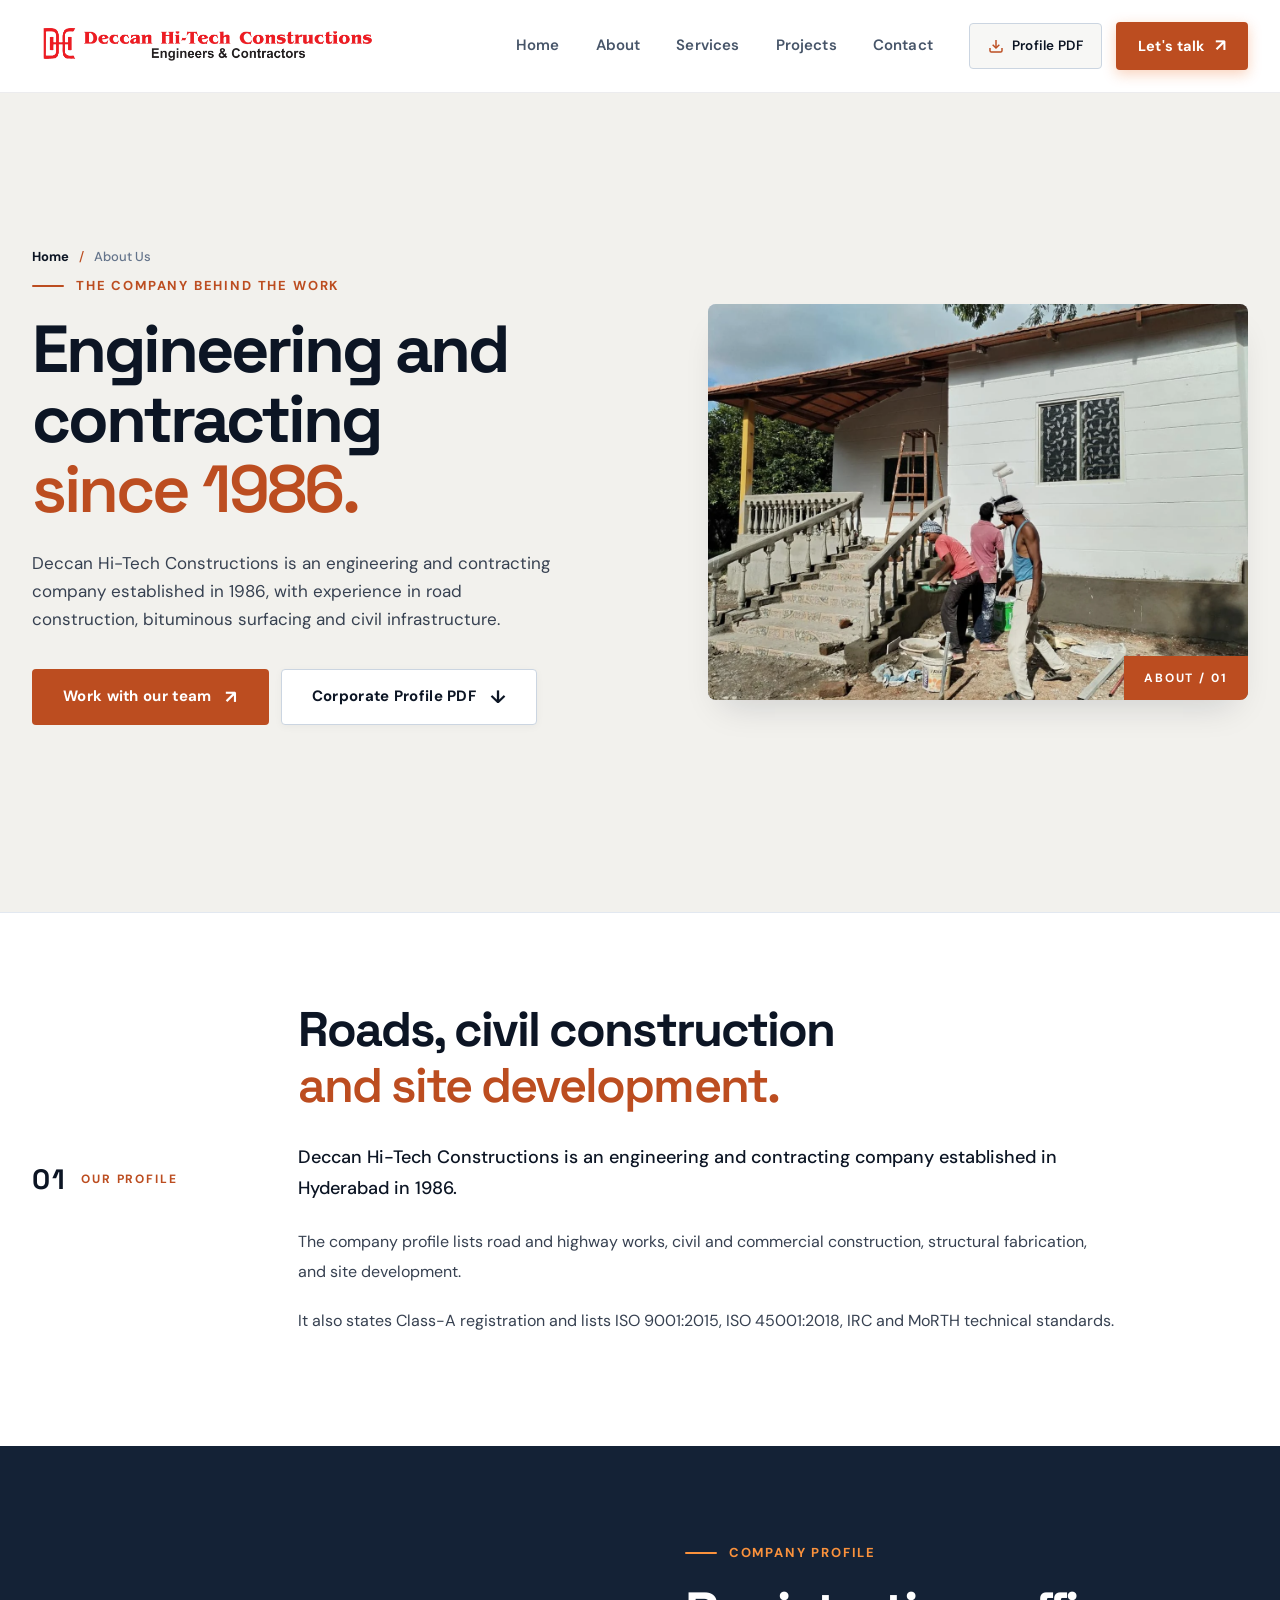
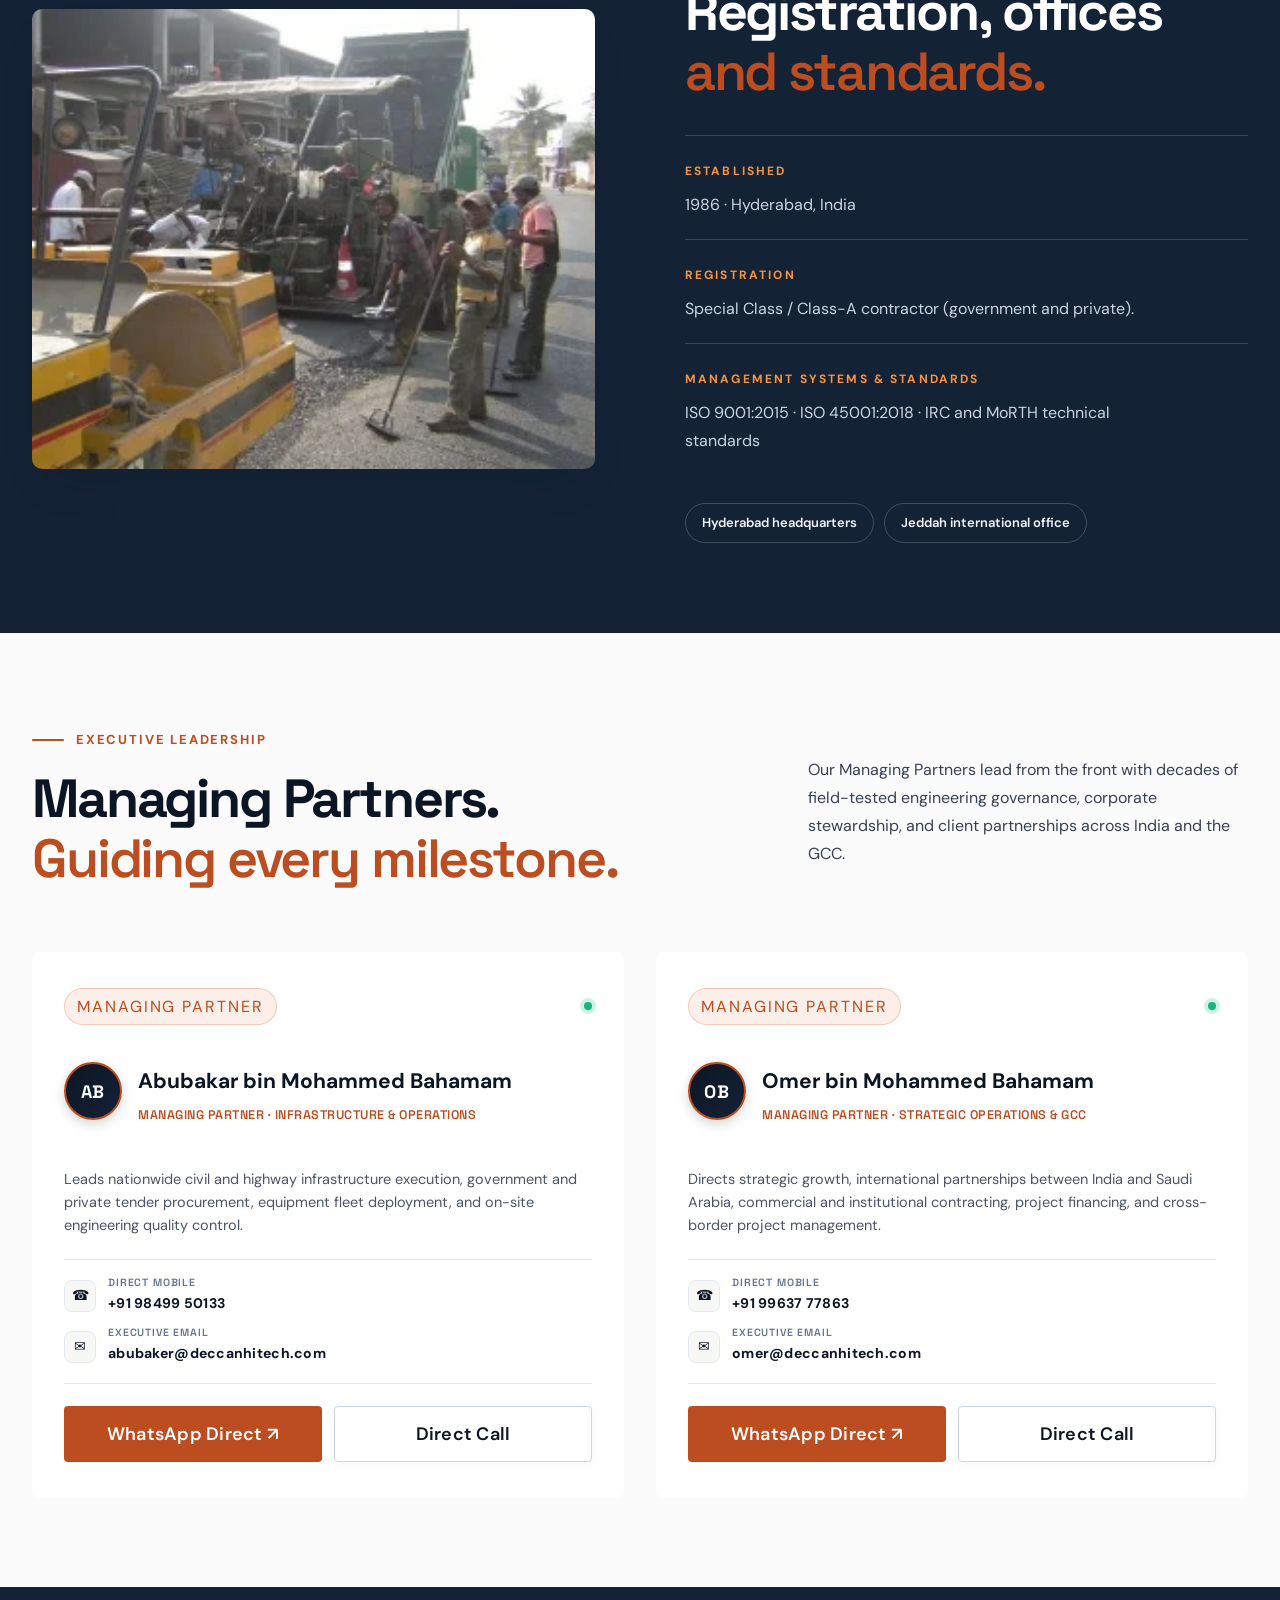
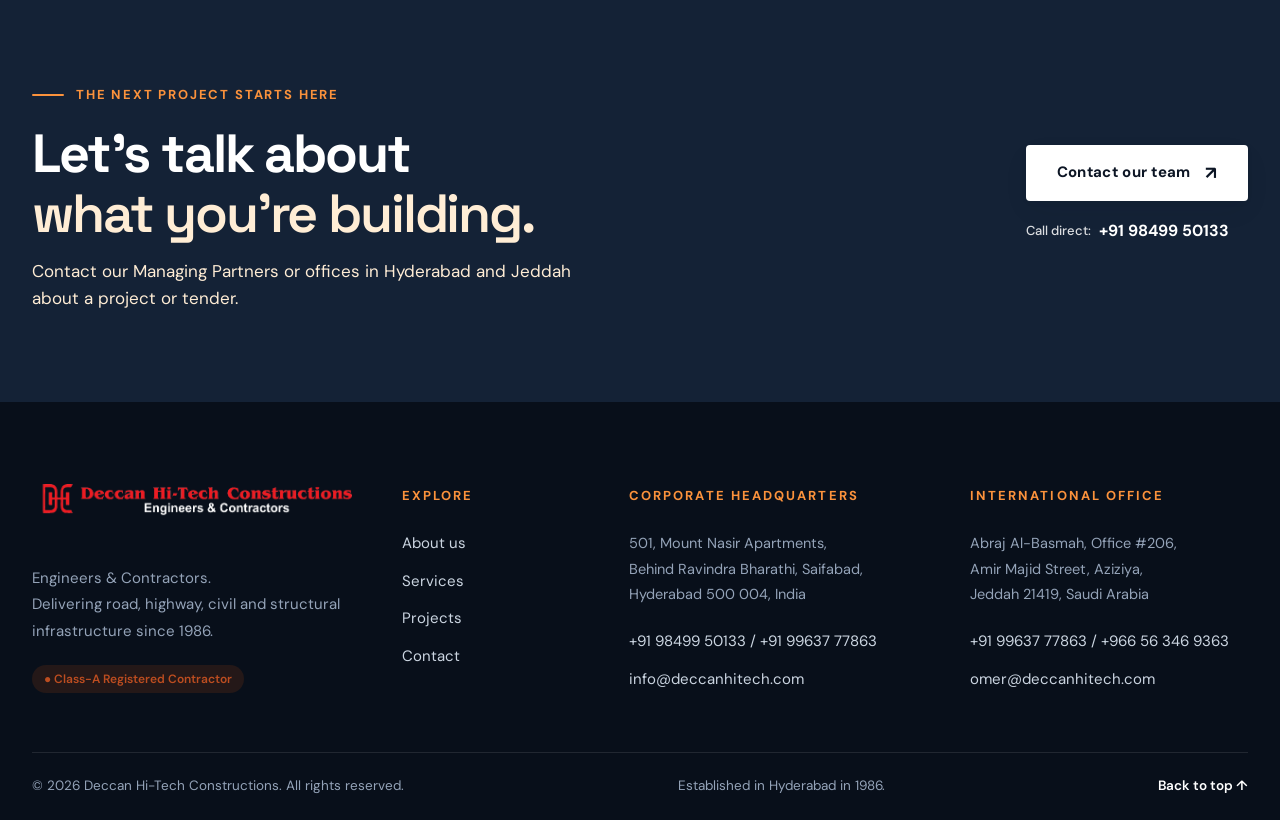
==== commit 858e6b55: "Update Managing Partners contact information and add interactive project details pop-up modal" ====
--- a/about.html
+++ b/about.html
@@ -110,17 +110,118 @@
       </div>
     </section>
 
+    <!-- Executive Leadership / Managing Partners Section -->
+    <section class="section leadership-section" id="leadership">
+      <div class="wrap">
+        <div class="section-heading reveal">
+          <div>
+            <p class="eyebrow"><span class="eyebrow-line"></span> Executive Leadership</p>
+            <h2>Managing Partners.<br><em>Guiding every milestone.</em></h2>
+          </div>
+          <div class="heading-aside">
+            <p>Our Managing Partners lead from the front with decades of field-tested engineering governance, corporate stewardship, and client partnerships across India and the GCC.</p>
+          </div>
+        </div>
+
+        <div class="leadership-grid">
+          <!-- Leader 01: Abubakar bin Mohammed Bahamam -->
+          <article class="leadership-card reveal">
+            <div class="leadership-top">
+              <span class="leadership-badge">MANAGING PARTNER</span>
+              <span class="leadership-dot" title="Active Partner"></span>
+            </div>
+            <div class="leadership-profile">
+              <div class="leadership-avatar">
+                <span>AB</span>
+              </div>
+              <div class="leadership-names">
+                <h3>Abubakar bin Mohammed Bahamam</h3>
+                <p class="leadership-role">Managing Partner · Infrastructure &amp; Operations</p>
+              </div>
+            </div>
+            <p class="leadership-bio">Leads nationwide civil and highway infrastructure execution, government and private tender procurement, equipment fleet deployment, and on-site engineering quality control.</p>
+            <div class="leadership-contacts">
+              <a class="leadership-contact-item" href="tel:+919849950133">
+                <span class="leadership-icon">☎</span>
+                <div>
+                  <small>Direct Mobile</small>
+                  <strong>+91 98499 50133</strong>
+                </div>
+              </a>
+              <a class="leadership-contact-item" href="mailto:abubaker@deccanhitech.com">
+                <span class="leadership-icon">✉</span>
+                <div>
+                  <small>Executive Email</small>
+                  <strong>abubaker@deccanhitech.com</strong>
+                </div>
+              </a>
+            </div>
+            <div class="leadership-actions">
+              <a class="button button-primary leadership-action-btn" href="https://wa.me/919849950133?text=Hello%20Mr.%20Abubakar%20Bahamam,%20I%20would%20like%20to%20discuss%20a%20construction%20project." target="_blank" rel="noopener noreferrer">
+                <span>WhatsApp Direct ↗</span>
+              </a>
+              <a class="button button-ghost leadership-action-btn" href="tel:+919849950133">
+                <span>Direct Call</span>
+              </a>
+            </div>
+          </article>
+
+          <!-- Leader 02: Omer bin Mohammed Bahamam -->
+          <article class="leadership-card reveal">
+            <div class="leadership-top">
+              <span class="leadership-badge">MANAGING PARTNER</span>
+              <span class="leadership-dot" title="Active Partner"></span>
+            </div>
+            <div class="leadership-profile">
+              <div class="leadership-avatar">
+                <span>OB</span>
+              </div>
+              <div class="leadership-names">
+                <h3>Omer bin Mohammed Bahamam</h3>
+                <p class="leadership-role">Managing Partner · Strategic Operations &amp; GCC</p>
+              </div>
+            </div>
+            <p class="leadership-bio">Directs strategic growth, international partnerships between India and Saudi Arabia, commercial and institutional contracting, project financing, and cross-border project management.</p>
+            <div class="leadership-contacts">
+              <a class="leadership-contact-item" href="tel:+919963777863">
+                <span class="leadership-icon">☎</span>
+                <div>
+                  <small>Direct Mobile</small>
+                  <strong>+91 99637 77863</strong>
+                </div>
+              </a>
+              <a class="leadership-contact-item" href="mailto:omer@deccanhitech.com">
+                <span class="leadership-icon">✉</span>
+                <div>
+                  <small>Executive Email</small>
+                  <strong>omer@deccanhitech.com</strong>
+                </div>
+              </a>
+            </div>
+            <div class="leadership-actions">
+              <a class="button button-primary leadership-action-btn" href="https://wa.me/919963777863?text=Hello%20Mr.%20Omer%20Bahamam,%20I%20would%20like%20to%20discuss%20a%20project%20partnership." target="_blank" rel="noopener noreferrer">
+                <span>WhatsApp Direct ↗</span>
+              </a>
+              <a class="button button-ghost leadership-action-btn" href="tel:+919963777863">
+                <span>Direct Call</span>
+              </a>
+            </div>
+          </article>
+        </div>
+      </div>
+    </section>
+
     <!-- CTA Section -->
     <section class="cta-section">
       <div class="wrap cta-inner">
         <div>
           <p class="eyebrow eyebrow-light"><span class="eyebrow-line"></span> The next project starts here</p>
           <h2>Let's talk about<br><em>what you're building.</em></h2>
-          <p class="cta-sub">Contact our offices in Hyderabad or Jeddah about a project or tender.</p>
+          <p class="cta-sub">Contact our Managing Partners or offices in Hyderabad and Jeddah about a project or tender.</p>
         </div>
         <div class="cta-actions">
           <a class="button button-light" href="contact.html">Contact our team <span>↗</span></a>
-          <a class="cta-phone-link" href="tel:+919246520788"><span>Call direct:</span> +91 92465 20788</a>
+          <a class="cta-phone-link" href="tel:+919849950133"><span>Call direct:</span> +91 98499 50133</a>
         </div>
         <div class="cta-grid-mark"></div>
       </div>
@@ -149,13 +250,13 @@
       <div class="footer-col footer-contact">
         <h3>Corporate Headquarters</h3>
         <p>501, Mount Nasir Apartments,<br>Behind Ravindra Bharathi, Saifabad,<br>Hyderabad 500 004, India</p>
-        <a href="tel:+919246520788">+91 92465 20788</a>
+        <a href="tel:+919849950133">+91 98499 50133 / +91 99637 77863</a>
         <a href="mailto:info@deccanhitech.com">info@deccanhitech.com</a>
       </div>
       <div class="footer-col footer-contact">
         <h3>International Office</h3>
         <p>Abraj Al-Basmah, Office #206,<br>Amir Majid Street, Aziziya,<br>Jeddah 21419, Saudi Arabia</p>
-        <a href="tel:+966563469363">+966 56 346 9363</a>
+        <a href="tel:+919963777863">+91 99637 77863 / +966 56 346 9363</a>
         <a href="mailto:omer@deccanhitech.com">omer@deccanhitech.com</a>
       </div>
     </div>
--- a/assets/css/style.css
+++ b/assets/css/style.css
@@ -2442,81 +2442,609 @@
   max-width: 860px;
 }
 
-/* Lightbox Modal */
+/* ==========================================================================
+   UPGRADED ARCHITECTURAL LIGHTBOX & PROJECT POPUP MODAL
+   ========================================================================== */
 .lightbox {
   position: fixed;
   inset: 0;
-  z-index: 100;
+  z-index: 1000;
   display: none;
   align-items: center;
   justify-content: center;
-  background: rgba(8, 15, 26, 0.95);
+  padding: 30px 24px;
+  overflow-y: auto;
+}
+
+.lightbox.is-open {
+  display: flex;
+}
+
+.lightbox-overlay {
+  position: fixed;
+  inset: 0;
+  background: rgba(8, 15, 26, 0.88);
+  backdrop-filter: blur(10px);
+  -webkit-backdrop-filter: blur(10px);
+  z-index: 1;
+}
+
+.lightbox-dialog {
+  position: relative;
+  z-index: 2;
+  width: 100%;
+  max-width: 1040px;
+  max-height: 92vh;
+  background: #0f1c2e;
+  border: 1px solid rgba(255, 255, 255, 0.12);
+  border-radius: 16px;
+  box-shadow: 0 32px 80px rgba(0, 0, 0, 0.75), 0 0 0 1px rgba(255, 255, 255, 0.08);
+  overflow: hidden;
+  display: flex;
+  flex-direction: column;
+  animation: modalEntrance 0.3s cubic-bezier(0.16, 1, 0.3, 1) forwards;
+}
+
+@keyframes modalEntrance {
+  from {
+    opacity: 0;
+    transform: scale(0.94) translateY(16px);
+  }
+  to {
+    opacity: 1;
+    transform: scale(1) translateY(0);
+  }
+}
+
+.lightbox-grid {
+  display: grid;
+  grid-template-columns: 1.1fr 1fr;
+  min-height: 500px;
+  overflow-y: auto;
+}
+
+.lightbox-media-col {
+  position: relative;
+  background: #08111d;
+  display: flex;
+  align-items: center;
+  justify-content: center;
+  overflow: hidden;
+}
+
+.lightbox-img-wrap {
+  position: relative;
+  width: 100%;
+  height: 100%;
+  min-height: 420px;
+}
+
+.lightbox-img {
+  width: 100%;
+  height: 100%;
+  object-fit: cover;
+  display: block;
+}
+
+.lightbox-badge {
+  position: absolute;
+  top: 18px;
+  left: 18px;
+  background: rgba(12, 21, 36, 0.88);
   backdrop-filter: blur(8px);
-  padding: 40px 80px;
-}
-
-.lightbox.is-open {
-  display: flex;
-}
-
-.lightbox figure {
-  max-width: min(1100px, 100%);
-  max-height: 100%;
+  border: 1px solid rgba(255, 255, 255, 0.2);
+  color: #ffffff;
+  padding: 5px 12px;
+  border-radius: 999px;
+  font: 700 11px var(--mono);
+  letter-spacing: 0.12em;
+  text-transform: uppercase;
+}
+
+.lightbox-info-col {
+  padding: 36px 32px;
+  display: flex;
+  flex-direction: column;
+  justify-content: space-between;
+  background: #0f1c2e;
+  color: #ffffff;
+  overflow-y: auto;
+}
+
+.lightbox-header {
+  margin-bottom: 16px;
+}
+
+.lightbox-category {
+  display: inline-block;
+  font: 700 11.5px var(--mono);
+  color: var(--orange);
+  letter-spacing: 0.12em;
+  text-transform: uppercase;
+  margin-bottom: 8px;
+}
+
+.lightbox-title {
+  font: 700 clamp(20px, 2.2vw, 26px) var(--display);
+  color: #ffffff;
+  line-height: 1.25;
+  letter-spacing: -0.01em;
+}
+
+.lightbox-desc {
+  font-size: 14.5px;
+  line-height: 1.65;
+  color: #cbd5e1;
+  margin-bottom: 20px;
+}
+
+.lightbox-specs-block {
+  background: rgba(255, 255, 255, 0.04);
+  border: 1px solid rgba(255, 255, 255, 0.08);
+  border-radius: var(--radius-sm);
+  padding: 14px 18px;
+  margin-bottom: 20px;
+}
+
+.lightbox-specs-label {
+  display: block;
+  font: 700 10.5px var(--mono);
+  color: #94a3b8;
+  letter-spacing: 0.1em;
+  text-transform: uppercase;
+  margin-bottom: 8px;
+}
+
+.lightbox-specs-list {
+  list-style: none;
+  padding: 0;
   margin: 0;
   display: flex;
   flex-direction: column;
-  align-items: center;
-  gap: 16px;
-}
-
-.lightbox figure img {
-  height: auto;
-  max-height: calc(100vh - 140px);
-  max-width: 100%;
-  object-fit: contain;
-  border-radius: var(--radius-sm);
-  box-shadow: 0 20px 60px rgba(0, 0, 0, 0.5);
-}
-
-.lightbox figcaption {
-  color: #ffffff;
-  font: 600 15px var(--display);
-  letter-spacing: 0.04em;
-}
-
-.lightbox button {
+  gap: 6px;
+}
+
+.lightbox-specs-list li {
+  font-size: 13px;
+  color: #e2e8f0;
+  position: relative;
+  padding-left: 18px;
+  line-height: 1.4;
+}
+
+.lightbox-specs-list li::before {
+  content: '✓';
   position: absolute;
-  width: 50px;
-  height: 50px;
+  left: 0;
+  color: var(--orange);
+  font-weight: 700;
+  font-size: 12px;
+}
+
+.lightbox-partners-notice {
+  background: rgba(224, 86, 36, 0.08);
+  border-left: 3px solid var(--orange);
+  padding: 10px 14px;
+  border-radius: 0 8px 8px 0;
+  margin-bottom: 22px;
+}
+
+.lightbox-partners-notice small {
+  display: block;
+  font: 700 10px var(--mono);
+  color: var(--orange);
+  letter-spacing: 0.1em;
+  margin-bottom: 4px;
+}
+
+.lightbox-partners-names {
+  display: flex;
+  flex-wrap: wrap;
+  gap: 12px;
+  font-size: 12.5px;
+  color: #e2e8f0;
+}
+
+.lightbox-partners-names span strong {
+  color: #ffffff;
+}
+
+.lightbox-actions {
+  display: flex;
+  gap: 12px;
+  flex-wrap: wrap;
+}
+
+.lightbox-wa-btn {
+  background: #25d366;
+  border: 1px solid #25d366;
+  color: #ffffff;
+  display: inline-flex;
+  align-items: center;
+  gap: 8px;
+  padding: 11px 20px;
+  font-weight: 600;
+  font-size: 13.5px;
+  border-radius: 8px;
+  text-decoration: none;
+  transition: all var(--tr-fast);
+}
+
+.lightbox-wa-btn:hover {
+  background: #1eb857;
+  border-color: #1eb857;
+  transform: translateY(-2px);
+  box-shadow: 0 8px 20px rgba(37, 211, 102, 0.35);
+  color: #ffffff;
+}
+
+.lightbox-wa-btn svg {
+  fill: currentColor;
+}
+
+.lightbox-call-btn {
+  border: 1px solid rgba(255, 255, 255, 0.3);
+  color: #ffffff;
+  background: transparent;
+  padding: 11px 18px;
+  border-radius: 8px;
+  font-weight: 600;
+  font-size: 13.5px;
+  text-decoration: none;
+  display: inline-flex;
+  align-items: center;
+  transition: all var(--tr-fast);
+}
+
+.lightbox-call-btn:hover {
+  background: rgba(255, 255, 255, 0.1);
+  border-color: #ffffff;
+  color: #ffffff;
+}
+
+/* Modal Nav Controls */
+.lightbox-close {
+  position: absolute;
+  top: 14px;
+  right: 16px;
+  width: 38px;
+  height: 38px;
+  border-radius: 50%;
+  background: rgba(12, 21, 36, 0.85);
+  border: 1px solid rgba(255, 255, 255, 0.3);
+  color: #ffffff;
+  font-size: 24px;
   display: grid;
   place-items: center;
-  border: 1.5px solid rgba(255, 255, 255, 0.4);
-  border-radius: 50%;
-  background: rgba(12, 21, 36, 0.6);
-  color: #ffffff;
-  font-size: 24px;
+  cursor: pointer;
+  z-index: 10;
   transition: all var(--tr-fast);
-}
-
-.lightbox button:hover {
+  line-height: 1;
+  padding: 0;
+}
+
+.lightbox-close:hover {
   background: var(--orange);
   border-color: var(--orange);
-  transform: scale(1.08);
-}
-
-.lightbox-close {
-  top: 30px;
-  right: 32px;
+  transform: scale(1.1);
+}
+
+.lightbox-nav {
+  position: absolute;
+  top: 50%;
+  transform: translateY(-50%);
+  width: 42px;
+  height: 42px;
+  border-radius: 50%;
+  background: rgba(12, 21, 36, 0.8);
+  border: 1px solid rgba(255, 255, 255, 0.3);
+  color: #ffffff;
+  font-size: 20px;
+  display: grid;
+  place-items: center;
+  cursor: pointer;
+  z-index: 10;
+  transition: all var(--tr-fast);
+  padding: 0;
+}
+
+.lightbox-nav:hover {
+  background: var(--orange);
+  border-color: var(--orange);
+  transform: translateY(-50%) scale(1.1);
 }
 
 .lightbox-prev {
-  left: 28px;
-  top: calc(50% - 25px);
+  left: 12px;
 }
 
 .lightbox-next {
-  right: 28px;
-  top: calc(50% - 25px);
+  right: 12px;
+}
+
+/* Card click affordance */
+.gallery-card {
+  cursor: pointer;
+  transition: transform var(--tr-fast), box-shadow var(--tr-fast), border-color var(--tr-fast);
+}
+
+.gallery-card:hover {
+  transform: translateY(-4px);
+  box-shadow: var(--shadow-lg);
+  border-color: rgba(224, 86, 36, 0.4);
+}
+
+.gallery-card .gallery-card-body h3 {
+  transition: color var(--tr-fast);
+}
+
+.gallery-card:hover .gallery-card-body h3 {
+  color: var(--orange);
+}
+
+/* ==========================================================================
+   EXECUTIVE LEADERSHIP & MANAGING PARTNERS SECTION
+   ========================================================================== */
+.leadership-section {
+  background: #fbfbfc;
+  border-top: 1px solid var(--border-light);
+  border-bottom: 1px solid var(--border-light);
+}
+
+.leadership-grid {
+  display: grid;
+  grid-template-columns: repeat(2, minmax(0, 1fr));
+  gap: 32px;
+  margin-top: 48px;
+}
+
+.leadership-card {
+  background: #ffffff;
+  border: 1px solid var(--border-light);
+  border-radius: var(--radius-md);
+  padding: 36px 32px;
+  display: flex;
+  flex-direction: column;
+  transition: transform var(--tr-fast), box-shadow var(--tr-fast), border-color var(--tr-fast);
+  position: relative;
+  overflow: hidden;
+}
+
+.leadership-card::before {
+  content: '';
+  position: absolute;
+  top: 0;
+  left: 0;
+  width: 4px;
+  height: 100%;
+  background: var(--orange);
+  opacity: 0;
+  transition: opacity var(--tr-fast);
+}
+
+.leadership-card:hover {
+  transform: translateY(-4px);
+  box-shadow: var(--shadow-lg);
+  border-color: rgba(224, 86, 36, 0.35);
+}
+
+.leadership-card:hover::before {
+  opacity: 1;
+}
+
+.leadership-top {
+  display: flex;
+  align-items: center;
+  justify-content: space-between;
+  margin-bottom: 22px;
+}
+
+.leadership-badge {
+  display: inline-block;
+  padding: 4px 12px;
+  background: rgba(224, 86, 36, 0.1);
+  color: var(--orange);
+  font: 700 11px var(--mono);
+  letter-spacing: 0.12em;
+  text-transform: uppercase;
+  border-radius: 999px;
+  border: 1px solid rgba(224, 86, 36, 0.25);
+}
+
+.leadership-dot {
+  width: 8px;
+  height: 8px;
+  border-radius: 50%;
+  background: #10b981;
+  box-shadow: 0 0 0 4px rgba(16, 185, 129, 0.2);
+}
+
+.leadership-profile {
+  display: flex;
+  align-items: center;
+  gap: 16px;
+  margin-bottom: 18px;
+}
+
+.leadership-avatar {
+  width: 58px;
+  height: 58px;
+  border-radius: 50%;
+  background: linear-gradient(135deg, var(--ink) 0%, var(--ink-2) 100%);
+  color: #ffffff;
+  display: grid;
+  place-items: center;
+  font: 700 18px var(--display);
+  letter-spacing: 0.05em;
+  border: 2px solid var(--orange);
+  flex-shrink: 0;
+  box-shadow: 0 4px 12px rgba(12, 21, 36, 0.18);
+}
+
+.leadership-avatar span {
+  color: #ffffff;
+}
+
+.leadership-names h3 {
+  font-size: 21px;
+  line-height: 1.25;
+  color: var(--ink);
+  margin-bottom: 4px;
+}
+
+.leadership-role {
+  font: 600 12.5px var(--display);
+  color: var(--orange);
+  letter-spacing: 0.04em;
+  text-transform: uppercase;
+}
+
+.leadership-bio {
+  color: var(--slate-light);
+  font-size: 14.5px;
+  line-height: 1.6;
+  margin-bottom: 22px;
+  flex-grow: 1;
+}
+
+.leadership-contacts {
+  display: flex;
+  flex-direction: column;
+  gap: 10px;
+  padding: 16px 0;
+  border-top: 1px solid var(--line);
+  border-bottom: 1px solid var(--line);
+  margin-bottom: 22px;
+}
+
+.leadership-contact-item {
+  display: flex;
+  align-items: center;
+  gap: 12px;
+  text-decoration: none;
+  color: inherit;
+  transition: color var(--tr-fast);
+}
+
+.leadership-contact-item:hover {
+  color: var(--orange);
+}
+
+.leadership-icon {
+  width: 32px;
+  height: 32px;
+  border-radius: 8px;
+  background: var(--paper);
+  display: grid;
+  place-items: center;
+  font-size: 14px;
+  color: var(--ink);
+  flex-shrink: 0;
+  border: 1px solid var(--line);
+}
+
+.leadership-contact-item small {
+  display: block;
+  font: 600 10.5px var(--display);
+  color: var(--muted);
+  letter-spacing: 0.08em;
+  text-transform: uppercase;
+}
+
+.leadership-contact-item strong {
+  font-size: 14px;
+  color: var(--ink);
+  letter-spacing: 0.02em;
+}
+
+.leadership-contact-item:hover strong {
+  color: var(--orange);
+}
+
+.leadership-actions {
+  display: flex;
+  gap: 12px;
+}
+
+.leadership-action-btn {
+  flex: 1;
+  text-align: center;
+  padding: 10px 16px;
+  font-size: 13px;
+  font-weight: 600;
+  border-radius: 6px;
+}
+
+/* Contact page leadership grid */
+.contact-leadership-grid {
+  display: grid;
+  grid-template-columns: repeat(2, 1fr);
+  gap: 20px;
+  margin-bottom: 32px;
+}
+
+.contact-leader-card {
+  background: #ffffff;
+  border: 1px solid var(--line);
+  border-radius: var(--radius-sm);
+  padding: 22px 20px;
+  position: relative;
+  transition: border-color var(--tr-fast), box-shadow var(--tr-fast);
+}
+
+.contact-leader-card:hover {
+  border-color: var(--orange);
+  box-shadow: var(--shadow-md);
+}
+
+.contact-leader-badge {
+  display: inline-block;
+  font: 700 10.5px var(--display);
+  color: var(--orange);
+  letter-spacing: 0.1em;
+  margin-bottom: 8px;
+}
+
+.contact-leader-card h4 {
+  font-size: 17px;
+  color: var(--ink);
+  margin-bottom: 4px;
+  line-height: 1.3;
+}
+
+.contact-leader-card p {
+  font-size: 12.5px;
+  color: var(--slate-light);
+  margin-bottom: 12px;
+}
+
+.contact-leader-links {
+  display: flex;
+  flex-direction: column;
+  gap: 6px;
+}
+
+.contact-leader-links a {
+  font-size: 13px;
+  font-weight: 500;
+  color: var(--ink);
+  text-decoration: none;
+  transition: color var(--tr-fast);
+}
+
+.contact-leader-links a:hover {
+  color: var(--orange);
+}
+
+.contact-leader-links a.contact-leader-wa {
+  color: #059669;
+  font-weight: 600;
+  margin-top: 4px;
+}
+
+.contact-leader-links a.contact-leader-wa:hover {
+  color: #047857;
+  text-decoration: underline;
 }
 
 /* ==========================================================================
@@ -3047,6 +3575,22 @@
   .project-gallery {
     grid-template-columns: repeat(2, minmax(0, 1fr));
   }
+  .leadership-grid {
+    grid-template-columns: 1fr;
+  }
+  .contact-leadership-grid {
+    grid-template-columns: 1fr;
+  }
+  .lightbox-grid {
+    grid-template-columns: 1fr;
+  }
+  .lightbox-img-wrap {
+    min-height: 260px;
+    max-height: 340px;
+  }
+  .lightbox-info-col {
+    padding: 28px 24px;
+  }
   .contact-grid {
     grid-template-columns: 1fr;
   }
@@ -3086,17 +3630,28 @@
     display: none;
   }
   .lightbox {
-    padding: 30px 16px;
-  }
-  .lightbox-prev {
-    left: 10px;
-  }
-  .lightbox-next {
+    padding: 10px;
+  }
+  .lightbox-dialog {
+    max-height: 96vh;
+    border-radius: 12px;
+  }
+  .lightbox-info-col {
+    padding: 20px 16px;
+  }
+  .lightbox-nav {
+    display: none;
+  }
+  .lightbox-actions {
+    flex-direction: column;
+  }
+  .lightbox-wa-btn, .lightbox-call-btn {
+    width: 100%;
+    justify-content: center;
+  }
+  .lightbox-close {
+    top: 10px;
     right: 10px;
-  }
-  .lightbox-close {
-    top: 14px;
-    right: 14px;
   }
   .contact-bottom-inner {
     flex-direction: column;
